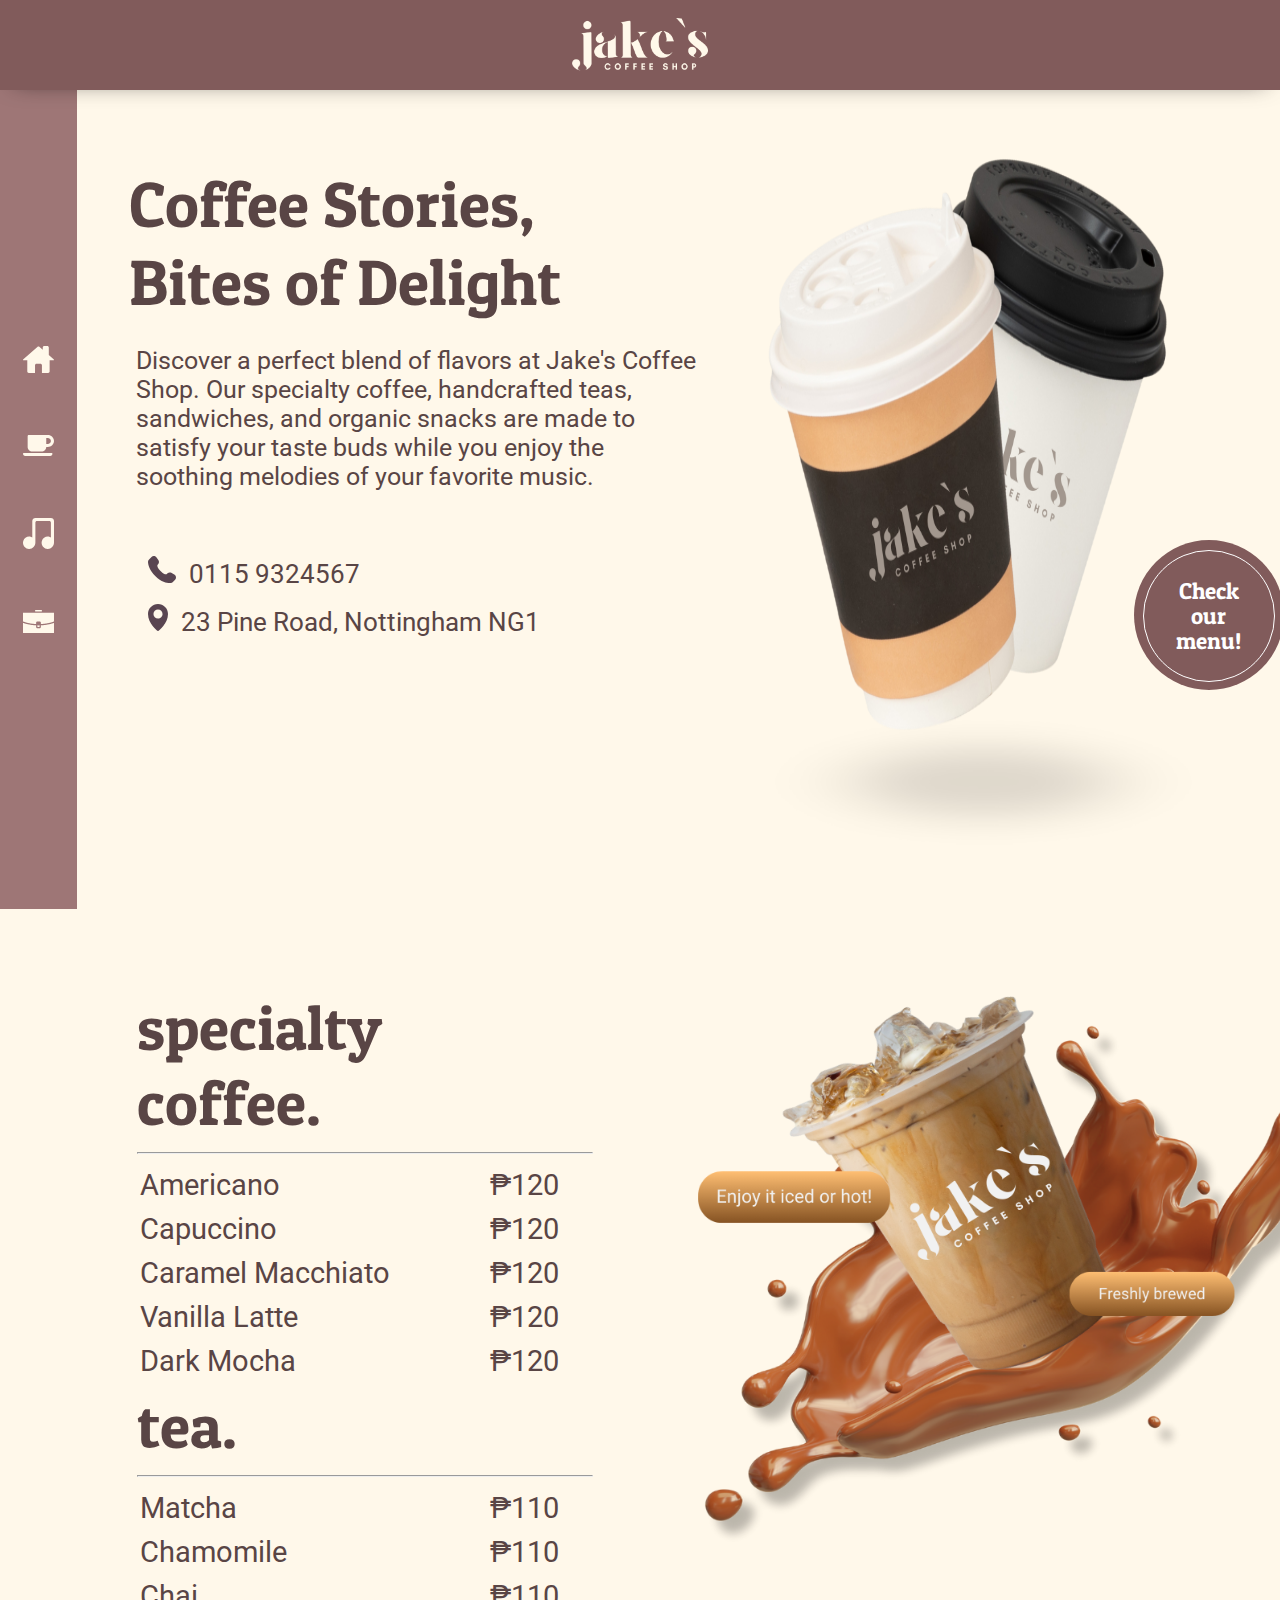
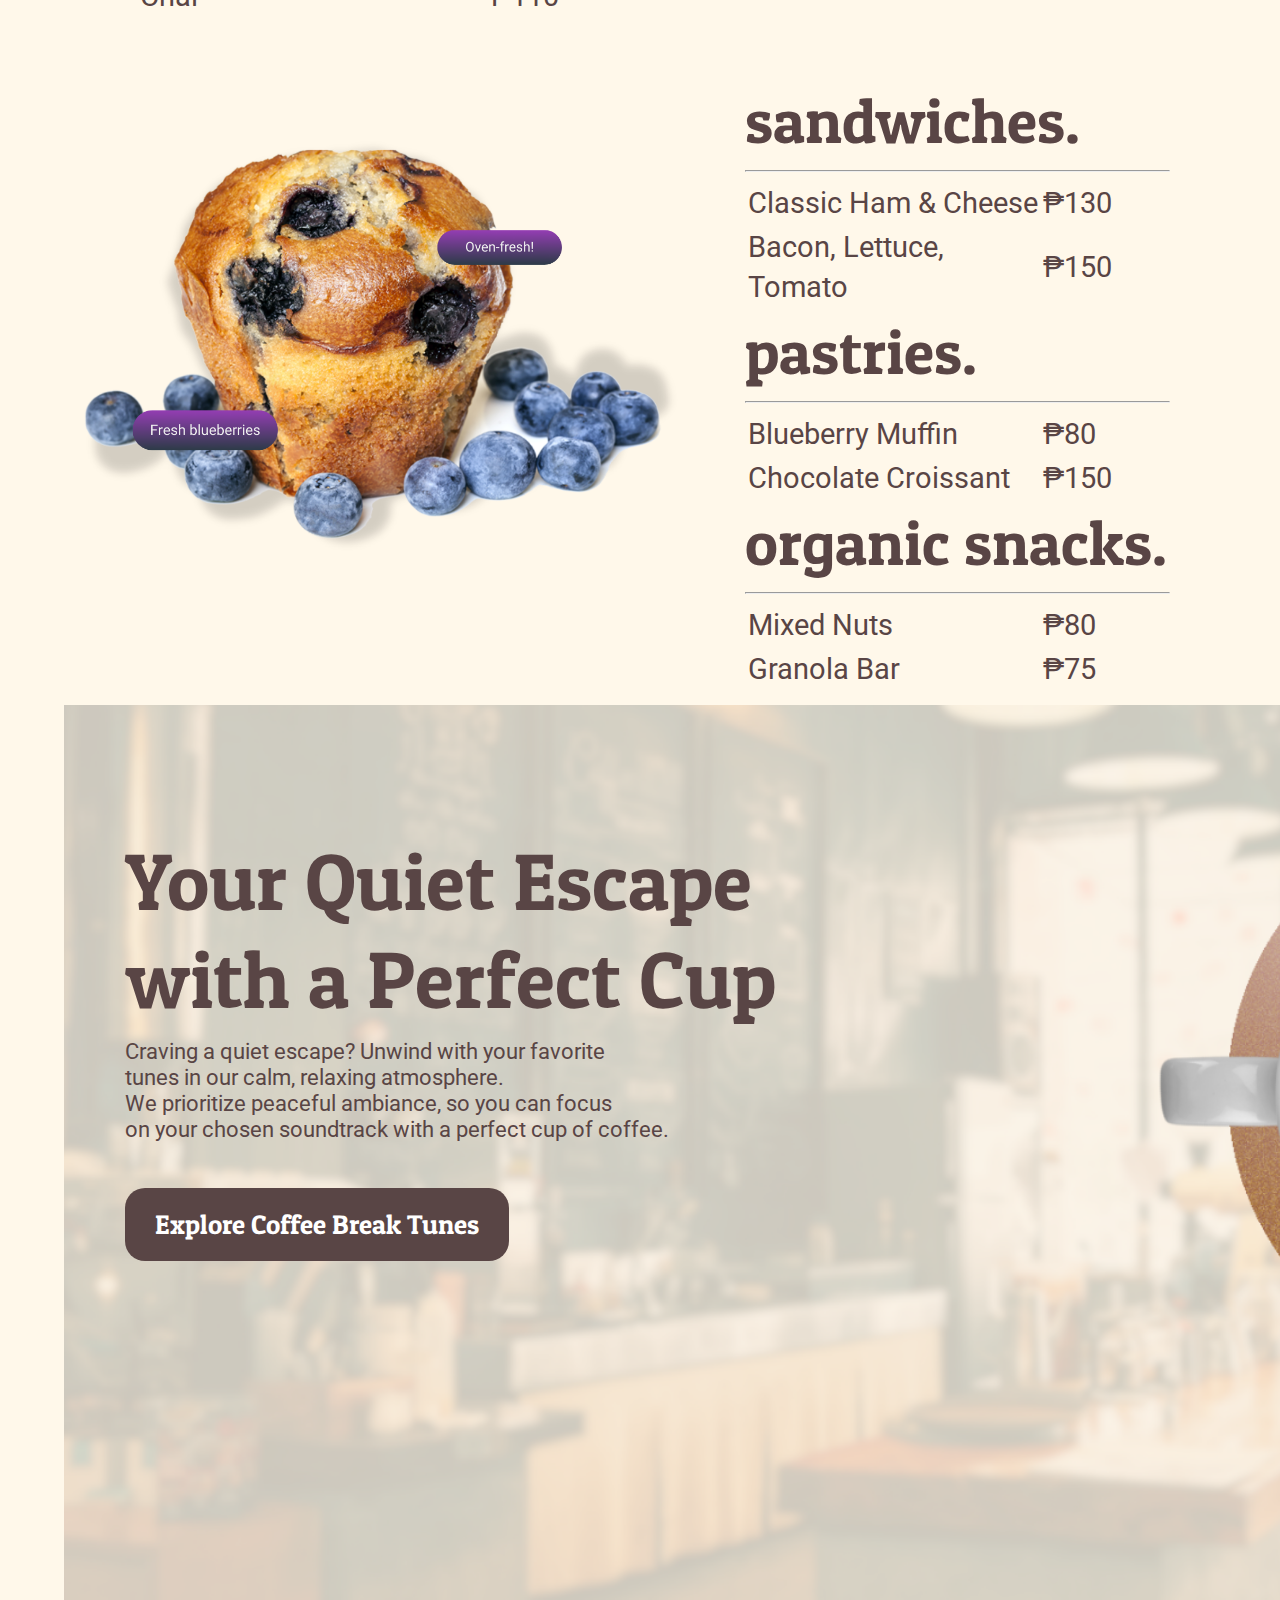
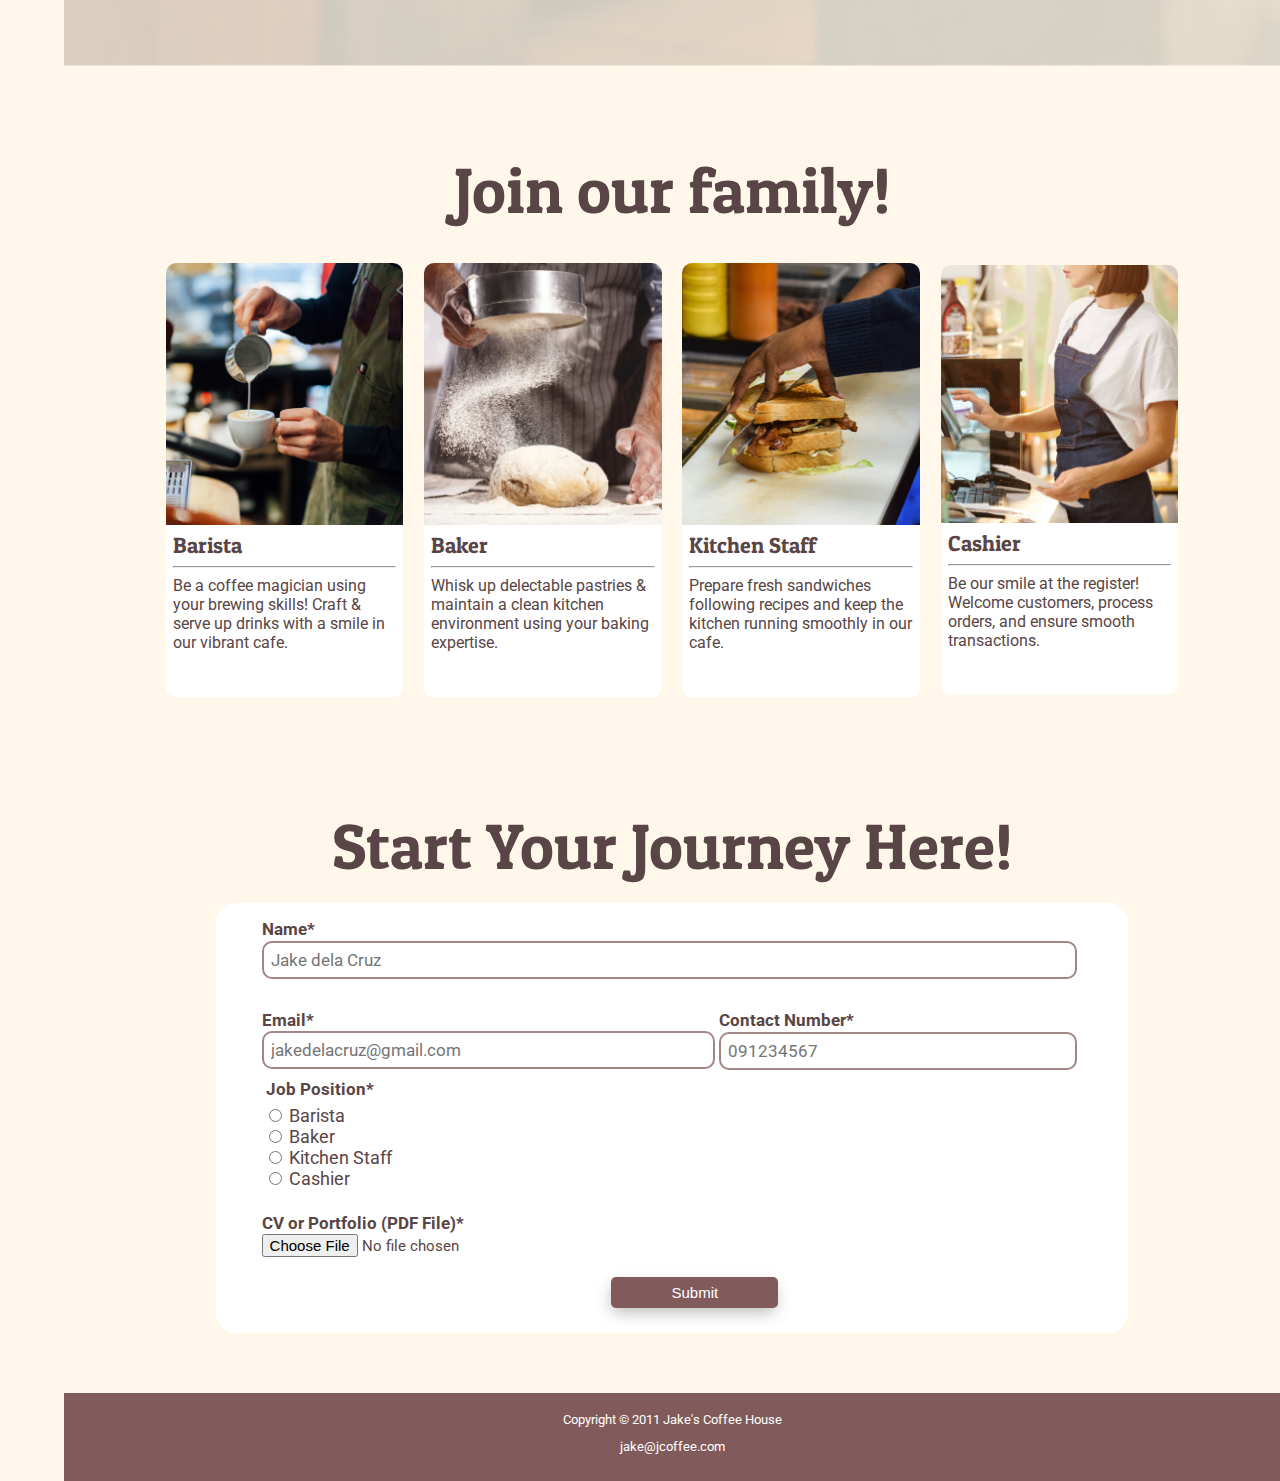
==== index.html @ db80a0e1 "init" ====
<!DOCTYPE html>
<html lang="en">
<head>
    <meta charset="UTF-8">
    <meta name="description" content="Jake's Coffee Shop">
    <meta name="keyword" content="Coffee Shop">
    <meta name="author" content="Pauline Ann P. Bautista">

    <meta name="viewport" content="width=device-width, initial-scale=1.0">
    <title>Jake's Coffee Shop</title>

    <link href="./styles.css" rel="stylesheet">

    <link rel="preconnect" href="https://fonts.googleapis.com">
    <link rel="preconnect" href="https://fonts.gstatic.com" crossorigin>
    <link href="https://fonts.googleapis.com/css2?family=Patua+One&family=Roboto:ital,wght@0,100;0,300;0,400;0,500;0,700;0,900;1,100;1,300;1,400;1,500;1,700;1,900&display=swap" rel="stylesheet">       
</head>

<body>
    <header>
        <div class="contNav">
            <ul class="listNav">
                <li class="navItem" id="menuHome"><a href="#home"><img class="iconNav" src="./assets/home.svg"><h2 class="navTexts">Home</h2></a></li>
                <li class="navItem"><a href="#menu"><img class="iconNav" src="./assets/menu.svg"><h2 class="navTexts">Menu</h2></a></li>
                <li class="navItem"><a href="#music"><img class="iconNav" id="iconMusic" src="./assets/music.svg"><h2 class="navTexts">Music</h2></a></li>
                <li class="navItem"><a href="#jobs"><img class="iconNav" src="./assets/jobs.svg"><h2 class="navTexts">Jobs</h2></a></li>
            </ul>
        </div>
    
        <div class="contHamburger">
            <span class="hamburgerBar"></span>
            <span class="hamburgerBar"></span>
            <span class="hamburgerBar"></span>
        </div>
        
        <nav class="contNavLogo">
            <img class="logo" src="./logo3.png" alt="logo">
        </nav>
    </header>

    <div class="contBodyContent">
        <div id="blankTop">
        </div>
        <div  class="contHome" id="home">
            <div class="contHomeCol1">
                <h2 class="textHeading" id="headingLanding"> Coffee Stories,<br>Bites of Delight</h2>
                
                <p class="textLandingDesc">Discover a perfect blend of flavors at Jake's Coffee Shop. Our specialty coffee, handcrafted teas, sandwiches, and organic snacks are made to satisfy your taste buds while you enjoy the soothing melodies of your favorite music.</p>

                <div class="contContact">
                    <ul id="listContact">
                        <li class="listItems"><img src="./assets/phone.svg" id="iconContact"/>0115 9324567</li>
                        <li class="listItems "><img src="./assets/address.svg" id="iconContact"/>23 Pine Road, Nottingham NG1</li>
                    </ul>
                </div>


            </div>

            <div  class="contHomeCol2">
                <img id="imgLanding" src="./assets/landing-coffee.png" alt="coffee in mug"/>
                
                <div class="buttonMenu">
                    <div class="buttonMenuOutline">
                        <a href="#menu" id="textButtonMenu">Check<br>our<br>menu!</a>
                    </div>
                </div>
            </div>

        </div>
        

        <div  class="contContentPage" id="menu">
            <div class="contMenuPage" id="contMenuDrinks">
                <div class="contMenuPageText">
                    <h2 class="textHeading headingMenu" id="headingCoffee">specialty coffee.</h2>
                    <hr class="hrCoffee">
                    <table class="tableCoffee">
                        <tr>
                            <td class="menuItem">Americano</td>
                            <td class="menuPrice">₱120</td>
                        </tr>
    
                        <tr>
                            <td class="menuItem">Capuccino</td>
                            <td class="menuPrice">₱120</td>
                        </tr>
    
                        <tr>
                            <td class="menuItem">Caramel Macchiato</td>
                            <td class="menuPrice">₱120</td>
                        </tr>
    
                        <tr>
                            <td class="menuItem">Vanilla Latte</td>
                            <td class="menuPrice">₱120</td>
                        </tr>
    
                        <tr>
                            <td class="menuItem">Dark Mocha</td>
                            <td class="menuPrice">₱120</td>
                        </tr>
    
                    </table>
    
    
                    <h2 class="textHeading headingMenu">tea.</h2>
                    <hr class="hrCoffee">
                    <table class="tableCoffee">
                        <tr>
                            <td class="menuItem">Matcha</td>
                            <td class="menuPrice">₱110</td>
                        </tr>
    
                        <tr>
                            <td class="menuItem">Chamomile</td>
                            <td class="menuPrice">₱110</td>
                        </tr>
    
                        <tr>
                            <td class="menuItem">Chai</td>
                            <td class="menuPrice">₱110</td>
                        </tr>
                    </table>
    
                </div>
            
                <div class="contMenuPageImg" id="contMenuImgCoffee">
                    <img id="imgMenu1" src="./assets/menu-coffee.png">
                </div>
            </div>


            <div class="contMenuPage">
                <div class="contMenuPageImg"  id="contMenuImgMuffin">
                    <img id="imgMenu2" src="./assets/menu-muffin2.png">
                </div>

                <div class="contMenuPageText">
                    <h2 class="textHeading headingMenu" id="headingSandwiches">sandwiches.</h2>
                    <hr>
                    <table>
                        <tr>
                            <td class="menuItem">Classic Ham & Cheese</td>
                            <td class="menuPrice">₱130</td>
                        </tr>
    
                        <tr>
                            <td class="menuItem">Bacon, Lettuce, Tomato</td>
                            <td class="menuPrice">₱150</td>
                        </tr>
                    </table>
    
                    <h2 class="textHeading headingMenu">pastries.</h2>
                    <hr>
                    <table>
                        <tr>
                            <td class="menuItem">Blueberry Muffin</td>
                            <td class="menuPrice">₱80</td>
                        </tr>
    
                        <tr>
                            <td class="menuItem">Chocolate Croissant</td>
                            <td class="menuPrice">₱150</td>
                        </tr>
                    </table>
    
                    <h2 class="textHeading headingMenu">organic snacks.</h2>
                    <hr>
                    <table>
                        <tr>
                            <td class="menuItem">Mixed Nuts</td>
                            <td class="menuPrice">₱80</td>
                        </tr>
    
                        <tr class="lastElement">
                            <td class="menuItem">Granola Bar</td>
                            <td class="menuPrice ">₱75</td>
                        </tr>
                    </table>
                </div>
                
            </div>
            

        </div>

        <div  class="contContentPage" id="music">
            <div class="contMusicContent">
                <h2 class="headingMusic">Your Quiet Escape<br>with a Perfect Cup</h2>
                <p class="bodyMusic">Craving a quiet escape? Unwind with your favorite<br>tunes in our calm, relaxing atmosphere. <br>We prioritize peaceful ambiance, so you can focus <br>on your chosen soundtrack with a perfect cup of coffee.</p>
                <a href="https://open.spotify.com/playlist/03tFFBbrsZKwkpfmYQ7cZA?si=5a21d4627d364df0" target="_blank" class="buttonPlaylist">Explore Coffee Break Tunes</a>

            </div>
        </div>

        <div  class="contContentPage" id="jobs">
            <div class="contJobsPage1">
                <p class="headingJobs" id="headingForms">Join our family!</p>
                <div class="contJobsGallery">
                    <div class="contJobsPane">
                        <img src="./assets/jobs-barista.png" class="imgJobs">
                        <div class="contTextJobs">
                            <h3 class="textJobTitle">Barista</h3>
                            <hr class="hrJobs">
                            <p class="textJobDesc">Be a coffee magician using your brewing skills! Craft & serve up drinks with a smile in our vibrant cafe.</p>    
                        </div>
                    </div>

                    
                    <div class="contJobsPane">
                        <img src="./assets/jobs-baker.png" class="imgJobs">
                        <div class="contTextJobs">
                            <h3 class="textJobTitle">Baker</h3>
                            <hr class="hrJobs">
                            <p class="textJobDesc">Whisk up delectable pastries & maintain a clean kitchen environment using your baking expertise.</p>
                        
                        </div>
                    </div>

                    
                    <div class="contJobsPane">
                        <img src="./assets/jobs-kitchen.png" class="imgJobs">
                        <div class="contTextJobs">
                            <h3 class="textJobTitle">Kitchen Staff</h3>
                            <hr class="hrJobs">
                            <p class="textJobDesc">Prepare fresh sandwiches following recipes and keep the kitchen running smoothly in our cafe.</p>
                        </div>
                    </div>

                    <div class="contJobsPane">
                        <img src="./assets/jobs-cashier.png" class="imgJobs">
                        <div class="contTextJobs">
                            <h3 class="textJobTitle">Cashier</h3>
                            <hr class="hrJobs">
                            <p class="textJobDesc">Be our smile at the register! Welcome customers, process orders, and ensure smooth transactions.</p>
                        </div>
                    </div>

                </div>


            </div>
            

            <div class="contJobsPage2">
                <p class="headingJobs" id="headingFormsPage">Start Your Journey Here!</p>

                <div class="contForms">
                    <form action="page2.html" method="get" enctype="multipart/form-data">

                        <div class="contFormFields">
                            <div class="fieldName">
                                <h2   class="formFieldHeader" id="headerName" >Name*</h2>
                                <input type="text" name="firstName" maxlength="20" class="inputText" id="inputName" placeholder="Jake dela Cruz" required>   
                            </div>

                            <div class="fieldTwoCols">
                                <div class="fieldColumn" id="fieldEmail">
                                    <h2 class="formFieldHeader">Email*</h2>
                                    <input type="email" required name="email" maxlength="70" class="inputText" id="inputEmail" placeholder="jakedelacruz@gmail.com" required>
                                </div>
                                
                                <div class="fieldColumn" id="fieldContact">
                                    <h2 class="formFieldHeader">Contact Number*</h2>
                                    <input type="tel" required name="contact" maxlength="15" class="inputText" id="inputContact" placeholder="091234567" required>
                                </div>
                            </div>

                            <fieldset>
                                <legend id="titleJob"  class="formFieldHeader">Job Position*</legend>
                                <input type="radio" id="barista" name="jobPosition" value="barista" required>
                                <label for="barista"  class="jobPositionTitle">Barista</label><br>
                                <input type="radio" id="baker" name="jobPosition" value="baker" required>
                                <label for="baker"  class="jobPositionTitle" >Baker</label><br>
                                <input type="radio" id="kitchenStaff" name="jobPosition" value="kitchenStaff" required>
                                <label for="kitchenStaff"  class="jobPositionTitle">Kitchen Staff</label><br>
                                <input type="radio" id="cashier" name="jobPosition" value="cashier" required>
                                <label for="cashier"  class="jobPositionTitle">Cashier</label>
                                </fieldset>

                            <div class="contFieldText fieldOne">
                                <h2  class="formFieldHeader">CV or Portfolio (PDF File)*</h2>
                                <input type="file" required name="portfolio" accept=".pdf">
                            </div>

                            <div class="contSubmit">
                                <input type="submit" id="submitButton" value="Submit" name="submit">
                            </div>
                        

                        </div>                  
                    </form>
                </div>
            </div>

        </div>
    
    <footer class="contFooter">
        <p id="textFooter">Copyright © 2011 Jake's Coffee House<br>jake@jcoffee.com</p>

    </footer>


</body>
<script src="./script.js"></script>
</html>
---- styles.css ----
h1, p, li, a, fieldset {
    font-family: Roboto, sans-serif;
    color: #594545;
}

#blankTop {
    height: 10vh;
}
      
.listNav {
    list-style: none;
    padding: 0;
    margin: 0;
}

.navItem a {
    color: white;
    text-decoration: none;
    display: flex;
    align-items: center;
    justify-content: center;
}

.selectedMenuButton {
    filter:opacity(50%);
}

.unselectedMenuButton {
    filter:opacity(100%);
}

body {
    background-color: #FFF8EA;
    margin: 0;
}

.contHome {
    display: flex;
    flex-direction: row;
    overflow: hidden;
}

.contContact {
    display: flex;
    flex-direction: row;
}

.textLandingDetails {
    font-family: Patua One, serif;
}

#contLandingContact{
    background-color: #594545;
    border-radius: 20px;
}

#contLandingAddress {
    border-radius: 20px;
    border: solid 2px #594545;
}

.textHeading {
    font-family: Patua One, serif;
    font-weight: 400;
    color:#594545;
}

ul {
    list-style: none;
}

.contMenuPage {
    display: flex;
    flex-direction: row;
    margin-top: 1%;
    padding-bottom: 0;
}

.contMenuPageImg {
    margin-top: 0;
    margin-bottom: 0;
    padding-bottom: 0;
    overflow: hidden;
}

.hrMenuHeading {
    border: solid 1px #594545;
}

.buttonPlaylist:hover{
    background-color: #815B5B;
}

.contJobsPage1 {
    display: flex;
    flex-direction: column;
    margin: auto;
    flex-wrap: wrap;
}

.contJobsGallery {
    display: flex;
    flex-direction: row;
    width: 85%;
    margin: auto;
    flex-wrap: wrap;
    margin-top: 2%;
    margin-bottom: 2%;
}

.contJobsPane:hover {
    background-color: #815B5B; 
  }

.imgJobs {
    width: 100%;
}



.contJobsPane:hover .imgJobs {
    transform: scale(1.2);
    transition: transform 0.3s ease-in-out;
}

.textJobDesc {
    margin-top: 0px;
}

.contFormFields {
    margin-left: 5%;
    margin-top: 2%;
}

fieldset {
    width: 80%;
    border: 0;
    margin-top: 0px;
    padding-left: 0;
}
    
#headingFormsPage {
    margin-top: 7%;
}
    
#submitButton:hover {
    background-color: #9E7676;
}

#titleJob {
    font-weight: 700;
}
  
.contSubmit {
    width: 100%;
    display: flex;
    justify-content: center;
}

.hamburgerBar{
    display: block;
    width: 7vw;
    height: 1vw;
    margin: 1vh auto;
    background-color: white;
}


/* --------------------------------------------------------------------------------------------------------------------------------------------------- */
/* Extra small devices (phones, 600px and down) */
@media only screen and (max-width: 768px) {
    body, .contBodyContent {
        width: 100vw;
        display: flex;
        flex-direction: column;
    }

    header{
        background-color: #815B5B;
        height: 10%;
        display: flex;
        align-items: center;  
        position: fixed;
        width: 100%;
        box-shadow: 0px 5px 25px -15px rgba(0,0,0,0.75);
        z-index: 1;
        top: 0;
    } 


    .contNavLogo {
        width: 60vw;
        display: flex;
        justify-content: center;
        align-items: center;
    }

    .logo {
        height: 10vw;
        width: auto;
        margin: auto;
    }

    .contHamburger{
        display: block;
        width: 20vw;
    }

    .contHamburger.active .hamburgerBar:nth-child(2){
        opacity: 0;
    }

    .contHamburger.active .hamburgerBar:nth-child(1){
        transform: translateY(10px) rotate(45deg);
    }

    .contHamburger.active .hamburgerBar:nth-child(3){
        transform: translateY(-12px) rotate(-45deg);
    }

    .contNav {
        position: fixed;
        left: -100%;
        top: 0;
        flex-direction: column;
        background-color: #9E7676;
        width: 50vw; 
        display: flex;
        justify-content: center;
        align-items: center;
        height: 100vh;
        transition: 0.3s;
    }

    .iconNav {
        width: 10vw;
        margin-top: 10vw;
        height: auto;
        padding-left: 6vw;
    }

    .contNav.active{
        position: fixed;
        left: 0;
        top: 0;
        flex-direction: column;
        background-color: #9E7676;
        width: 50vw; 
        display: flex;
        justify-content: flex-start;
        align-items: flex-start;
        height: 100vh;
        transition: 0.3s;
        z-index: 0;
    } 

    #menuHome {
        margin-top: 15vw;
    }

    .iconNav:hover {
        filter: opacity(50%);
    }

    .listNav {
        width: 50vw; 
        height: 10vw;
    }

    
    .navItem a {
        height: 13vh;
        display: flex;
        justify-content: flex-start;
    }

    .navTexts{
        display: flex;
        margin-top: 15vw;
        margin-left: 3vw;
        font-family: 'Roboto', sans-serif;
        font-weight: 400;
        font-size: 6vw;
    }

    #iconMusic {
        width: 10vw;
        margin-top: 10vw;
        height: 8vw;
    }

    .contHome {
        width: 90vw;
        margin: auto;
        display: flex;
        align-items: flex-start;
        flex-direction: column;
        overflow: hidden;
    }

    .contHomeCol1, .contHomeCol2 {
        width: 90vw;
    }

    .contHomeCol2 {
        order: -1;
        height: auto;
        overflow: hidden;
        display: flex;
        margin-top: -3vh;
        justify-content: center;
        padding-top: 10%;
    }

    .contHomeCol1 {
        margin: auto;
        margin-top: -3vh;
    }

    #imgLanding {
        width: 70vw;
        padding-left: 2%;
        margin-top: 7vh;
    }

    .contContentPage {
        overflow: hidden;
        padding-top: 5%;
    }

    .contFooter {
        width: 100%;
        display: flex;
        justify-content: center;
        height: auto;
        padding-bottom: 1%;
        background-color: #815B5B;
        text-align: center;
        bottom: 0;
        margin-bottom: 0;
    }

    #headingLanding {
        padding: 0;
        margin-bottom: 0;
        font-size: 11vw;
        text-align: center;
        margin-top: 0%;
    }

    .textLandingDesc {
        font-size: 5vw;
        text-align: center;
        width: 80vw;
        margin: auto;
        margin-top: 3vh;
    }

    .contContact {
        margin: auto;
        margin-top: 5vh;
        width: 90vw;
        height: fit-content;
    }

    .contContact ul li {
        margin: auto;
    }

    .listContact, .listItems {
        text-align: center;
        align-items: center;
        justify-content: center;
        margin-right: 5vw;
    }

    #iconContact {
        margin-right: 1vw;
        width: 3.5vw;
        height: 3.5vw;
    }

    .buttonMenu {
        position: absolute; 
        top: 60vw; 
        right: 20vw;
        background-color: #815B5B;
        width: 20vw; 
        height: 20vw; 
        border-radius: 50%;
        overflow: hidden;
    }

    #textButtonMenu {
        color: #FFFFFF;
        text-decoration: none;
        font-size: 3vw;
        font-family: 'Patua One', serif;
    }

    .buttonMenuOutline {
        width: 87%; 
        height: 87%; 
        border-radius: 50%;
        border: 1px #FFFFFF solid;
        margin: auto;
        margin-top: 6%;
        text-align: center;
        display: flex;
        align-items: center;
        justify-content: center;
    }

    .listItems {
        font-family: 'Roboto', sans-serif;
        font-size: 4vw;
        font-weight: 500;
        margin-top: 2vh;
    }

    .contMenuPage {
        width: 90vw;
        margin: auto;
        display: flex;
        flex-direction: column;
        overflow: hidden;
    }

    .contMenuPageImg {
        order: -1; 
        margin: auto;
        display: flex;
        justify-content: center;
        align-items: center;
    }

    .contMenuPageText {
        width: 80vw;
        margin: auto;
        margin-top: 2vh;
    }

    #headingCoffee {
        margin-top: -2%;
    }

    #imgMenu1 {
        width: 80vw;
        margin: auto;
        margin-left: 5vw;
        margin-top: 7vh;
    }

    #imgMenu2 {
        width: 90vw;
    }

    .headingMenu {
        font-size: 8vw;
        margin-bottom: 2vw;
        width: 90vw;
    }

    table {
        font-family: 'Roboto', sans-serif;
        color: #594545;
        font-size: 5vw;
        margin-top: 0;
        width:  80vw;
        line-height: 5vh;
    }

    #headingSandwiches {
        margin-top: -2%;
    }

    .tableCoffee {
        width: 80vw;
    }

    .hrCoffee {
        width: 80vw;
    }

    .menuItem {
        margin-top: 2vh;
        width: 50vw;
    }

    .menuPrice {
        width: 20%;
    }

    .lastElement {
        margin-bottom: 10vh;
    }

    #music {
        width: 100vw;
        height: 100vh;
        background-image: url("assets/music-bg-portrait.png");
        background-size: cover;
        margin-top: 10vh;
    }

    .contMusicContent {
        width: 85vw;
        margin: auto;
        display: flex;
        flex-direction: column;
    }

    .headingMusic {
        margin-bottom: 2vh;
        font-size: 10vw;
        font-family: 'Patua One', serif;
        color: #594545;
        font-weight: 300;
        margin-top: 2vh;
    }

    .bodyMusic {
        margin-top: -4%;
        font-size: 6.5vw;
        width: 80vw;
    }

    .buttonPlaylist {
        background-color: #594545;
        color: white;
        padding: 3vw 5vw;
        border: none;
        border-radius: 15px;
        font-family: 'Patua One', serif;
        cursor: pointer; 
        text-decoration: none;
        display: inline-block; 
        font-size: 4vw;
        font-weight: 200;
        align-self: flex-start;
        margin-bottom: 10vh;
    }

    .headingJobs {
        margin-bottom: 2vh;
        font-size: 9.5vw;
        font-family: 'Patua One', serif;
        color: #594545;
        font-weight: 300;
        text-align: center;
    }

    .contTextJobs {
        padding-left: 5%;
        padding-right: 5%;
    }

    .contJobsPane {
        width: 40vw;
        height: 100vw;
        display: flex;
        flex-direction: column;
        justify-content: flex-start;
        align-content: flex-start;
        margin: auto;
        background-color: #FFFFFF;
        border-radius: 10px;
        overflow: hidden;
        flex-grow: 0;
        margin-top: 5%;
        font-size: 4vw;
    }

    .contJobsPane:hover .textJobTitle,
    .contJobsPane:hover .textJobDesc {
        color: #FFFFFF; 
        font-size: 4vw;
    }

    .contJobsPane:hover {
        background-color: #815B5B; 

    }

    .contJobsPane:hover .textJobTitle {
        margin-top: 3.4vh;
        font-size: 5.8vw;
    }

    .textJobTitle {
        font-family: 'Patua One', serif;
        font-weight: 300;
        color: #594545;
        font-size: 6vw;
        margin-bottom: 1px;
        margin-top: 2vh;
    }

    .contForms {
        width: 80vw;
        background-color: #FFFFFF;
        border-radius: 20px;
        margin: auto;
        margin-bottom: 5vh;
        font-family: 'Roboto', sans-serif;
        color: #594545;
        padding-bottom: 2%;
    }

    #headingFormsPage {
        margin-bottom: 3vh;
        font-size: 10vw;
    }

    .fieldTwoCols {
        display: flex;
        flex-direction: column;
    }

    #inputName, #inputEmail, #inputContact {
        border-radius: 5px;
        height: 2vh;
        font-family: 'Roboto', sans-serif;
        font-size: 4vw;
        padding: 2%;
        margin: 2%;
        margin-top: 1px;
        width: 85%;
    }

    #titleJob {
        padding-top: 1vh;
    }

    .jobPositionTitle {
        font-size: 4vw;
    }

    #headerName {
        padding-top: 16px;
    }

    input {
        border: solid 2px hsl(0, 13%, 58%);
    }

    input:hover {
        border: solid 2px #594545;
    }

    input[type="file"] {
        border: 0;
        font-size: 3.5vw;
        font-family: 'Roboto';
    }

    #submitButton {
        background-color: #815B5B;
        color: #FFFFFF;
        font-family: 'Rubik', sans-serif;
        font-size: 4vw;
        border: 0;
        border-radius: 5px;
        margin-top: 5vh;
        box-shadow: -1px 6px 16px -2px;
        margin-bottom: 5vh;
        padding: 2vw 15vw;
    }

    .formFieldHeader {
        font-size: 4.5vw;
        margin-bottom: 1vh;
    }

    #textFooter {
        color: #FFFFFF;
        font-family: 'Roboto', sans-serif;
        text-align: center;
        line-height: 3vh;
        font-size: 3vw;
    }
}


/* --------------------------------------------------------------------------------------------------------------------------------------------------- */

/* Small devices (portrait tablets and large phones, 600px and up) */
@media only screen and (min-width: 600px) {

}

/* Medium devices (landscape tablets, 768px and up) */
@media only screen and (min-width: 768px) {

}

/* Large devices (laptops/desktops, 992px and up) */
@media only screen and (min-width: 992px) {

}

/* Extra large devices (large laptops and desktops, 1200px and up) */
@media only screen and (min-width: 1200px) {
    .hambuger {
        display: none;
    }

    .navTexts {
        display: none;
    }

    .contBodyContent {
        padding-left: 5%;
    }
    
    .contHome {
        width: 92vw;
        height: 90vh;
        margin-top: -5vw;
    }

    body {
        margin-top: 0px;
        padding-top: 0px;
    }

    .contNavLogo{
        background-color: #815B5B;
        height: 10%;
        display: flex;
        flex-direction: column;
        align-items: center;  
        justify-content: space-between; 
        position: fixed;
        width: 100%;
        box-shadow: 0px 5px 25px -15px rgba(0,0,0,0.75);
        z-index: 1;
        top: 0;
    } 
    
    .logo{
        padding-top: 2vh;
        height: 60%;
        width: auto;
    }
    
    .contNav {
        background-color: #9E7676;
        width: 6%; 
        display: flex;
        flex-direction: column;
        justify-content: center;
        align-items: center;
        height: 100%;
        position: fixed;
    }

    .iconNav {
        width: 40%;
        margin-top: 80%;
        height: 100%;
    }
    
    .iconNav:hover {
        width: 40%;
        margin-top: 80%;
        height: 100%;
        filter:opacity(50%);
    }
    
    .contContentPage {
        overflow: hidden;
        padding-top: 5%;
    }


    .contHomeCol1 {
        display: flex;
        flex-direction: column;
        width: 50%;
        margin-left: 4%;
        margin-top: 1%;
    }
    
    .contHomeCol2 {
        display: flex;
        flex-direction: column;
        height: auto;
        overflow: hidden;
        padding-left: 5%;
        width: 40%;
    }
    
    #imgLanding {
        height: 85%;
        width: 90%;
        padding-top: 12%;
        padding-left: 2%;
    }
    
    #textFooter {
        color: #FFFFFF;
        font-family: Roboto, sans-serif;
        text-align: center;
        line-height: 25px;
    }
    
    .contFooter {
        width: 100%;
        display: flex;
        justify-content: center;
        height: 10%;
        padding-bottom: 8px;
        background-color: #815B5B;
        height: 15%;
        text-align: center;
        bottom: 0;
        margin-bottom: 0;
    }
    
    #headingLanding {
        margin-left: 3%;
        padding: 0;
        margin-bottom: 0;
        font-size: 5vw;
    }
    
    .textLandingDesc {
        font-size: 25px;
        margin-left: 25px;
    }
    
    #listLanding {
        padding: 0;
        margin-top: 0;
        margin-left: 6%;
        margin-bottom: 6%;
    }
    
    #iconContact {
        margin-right: 2%;
        height: 27px;
    }
    
    #listContact {
        font-size: 13px;
        margin: 0;
        margin-top: 1vw;
        padding-left: 25px;
    }
    
    .contContact {
        width: 100%;
        margin: 2%;
    }
    
    #textContact {
        color: #FFFFFF;
        font-size: 30px;
        margin-top: 15px;
    }
    
    #textAddress {
        color: #594545;
        margin-top: 10px;
        font-size: 20px;
    }

    
    .buttonMenu {
        position: absolute; 
        top: 60%; 
        transform: translateX(250%);
        background-color: #815B5B;
        width: 150px; 
        height: 150px; 
        border-radius: 50%;
        overflow: hidden;
        text-align: center;
        justify-content: center;
        align-items: center;
    }
    
    #textButtonMenu {
        color: #FFFFFF;
        text-decoration: none;
        font-size: 23px;
        font-family: Patua one, serif;
        margin-top: 0;
        line-height: 25px;
    }
    
    #textButtonMenu:hover {
        filter:opacity(50%);
        font-size: 26px;
    }
    
    .buttonMenuOutline {
        width: 130px; 
        height: 130px; 
        border-radius: 50%;
        border: 1px #FFFFFF solid;
        margin: auto;
        margin-top: 10px;
        text-align: center;
        display: flex;
        align-items: center;
        justify-content: center;
    }
    
    .listItems {
        font-family: Roboto, sans-serif;
        font-size: 2em;
        margin-top: 15px;
        width: 50vw;
    }
    
    .contMenuPage{
        width: 100%;
        margin-top: 0;
        margin-left: 12px;
        display: flex;
        flex-direction: row;
        height: 100%;
    }
    
    .contMenuPageText {
        width: 35%;
        margin-left: 5%;
    }
    
    #contMenuImgCoffee {
        width: 55%;
        padding-left: 15%;
        padding-top: 2%;
    }
    
    #contMenuImgMuffin {
        width: 45%;
        padding-top: 4%;
        padding-right: 5%;
        padding-bottom: 150px;
    }
    
    
    #imgMenu2 {
        width: 110%;
    }
    
    #imgMenu1 {
        height: 80%;
        margin-bottom: 0;
    }
    
    .headingMenu {
        font-size: 62px;
        margin-bottom: 12px;
        margin-top: 1%;
    }
    
    
    table {
        font-family: Roboto, sans-serif;
        color:#594545;
        font-size: 29px;
        margin-top: 0;
        width:  90%;
        line-height: 2.5rem;
    }
    
    #headingCoffee {
        margin-top: 5%;
    }
    .tableCoffee {
        width: 120%;
    }
    
    .hrCoffee {
        width: 120%;
    }
    
    
    .menuItem {
        width: 70%;
    }
    
    .menuPrice {
        width: 20%;
    }
    
    #music {
        height: 100vh;
        background-image: url("assets/music-bg.png");
        background-size: cover;
    }

    .contMusicContent {
        height: 100%;
    }
    
    .contMusicContent {
        margin-left: 5%;
    }
    
    .headingMusic {
        margin-bottom: 10px;
        font-size: 5em;
        font-family: Patua One, serif;
        color: #594545;
        font-weight: 300;
    }
    
    .bodyMusic {
        margin-top: 0;
        font-size: 1.4rem;
    }
    
    
    .buttonPlaylist {
        background-color: #594545;
        color: white;
        padding: 20px 30px;
        border: none;
        border-radius: 20px;
        font-family:  Patua One, serif;
        cursor: pointer; 
        text-decoration: none;
        display: inline-block; 
        font-size: 27px;
        font-weight: 200;
        margin-top: 2%;
    }

    .headingJobs {
        margin-bottom: 10px;
        font-size: 4em;
        font-family: Patua One, serif;
        color: #594545;
        font-weight: 300;
        text-align: center;
        margin-top: 2%;
    }
    
    .contJobsPane {
        width: 23%;
        display: flex;
        flex-direction: column;
        justify-content: flex-start;
        align-content: flex-start;
        margin: auto;
        background-color: #FFFFFF;
        border-radius: 10px;
        overflow: hidden;
        flex-grow: 0;
    }

    .textJobDesc {
        font-size: 6vw;
        margin-bottom: 5vh;
    }
    
    .contJobsPane:hover .textJobTitle,
    .contJobsPane:hover .textJobDesc {
      color: #FFFFFF; 
      font-size: 18px;
    }
    
    .contJobsPane:hover .textJobTitle {
        font-size: 25px;
        margin-top: 13%;
    }
    
    .textJobTitle {
        font-family: Patua One, serif;
        font-weight: 300;
        color:#594545;
        font-size: 22px;
        margin-bottom: 1px;
        margin-top: 7px;
    }
    
    .contTextJobs {
        padding-left: 3%;
        padding-right: 3%;
    }
    
    .textApplication {
        text-align: center;
        margin-top: 5px;
        margin-bottom: 5%;
    }
    
    .contForms{
        width: 75%;
        background-color: #FFFFFF;
        border-radius: 20px;
        margin: auto;
        margin-bottom: 5%;
        font-family: Roboto, sans-serif;
        color: #594545;
        padding-bottom: 2%;
    }
    
    #headingFormsPage {
        margin-bottom: 5px;
    }
    
    .inputText {
        border-radius: 10px;
        height: 20px;
        font-family: Roboto, sans-serif;
        font-size: 17px;
        padding: 7px;
        margin: 2%;
        margin-top: 1px;
    }
    
    #headerName {
        padding-top: 16px;
    }
    
    
    .jobPositionTitle {
        font-size: 18px;
    }
    
    .textJobDesc {
        font-size: 1rem;
    }
    
    .fieldName {
        padding-bottom: 0;
        margin-bottom: 0;
        width: 100%;
    }

    #inputName {
    width: 92%;
    margin-left: 0;
    }

    .fieldTwoCols {
    display: flex;
    flex-direction: row;
    width: 100%;

    }

    #fieldEmail {
    width: 65%;
    }


    #inputEmail {
    width: 95%;
    margin: 0;
    }

    #fieldContact {
    width: 58%;
    }

    #inputContact {
    width: 83%;
    margin-left: 0;
    }

    
    input {
        border: solid 2px hsl(0, 13%, 58%);
    }
    
    input:hover {
        border: solid 2px #594545;
    }
    
    input[type="file"] {
        border: 0;
        font-size: 15px;
        font-family: Roboto;
    }
    
    #submitButton {
        background-color: #815B5B;
        color: #FFFFFF;
        font-family: Rubik, sans-serif;
        font-size: 15px;
        border: 0;
        border-radius: 5px;
        padding: 7px  60px;
        margin-top: 20px;
        box-shadow: -1px 6px 16px -2px rgba(0,0,0,0.28);
    }

    .formFieldHeader {
        font-size: 17px;
        margin-bottom: 1px;
    }

    #textFooter {
        color: #FFFFFF;
        font-family: Roboto, sans-serif;
        text-align: center;
        line-height: 3vh;
        font-size: 0.8rem;
    }
    
}
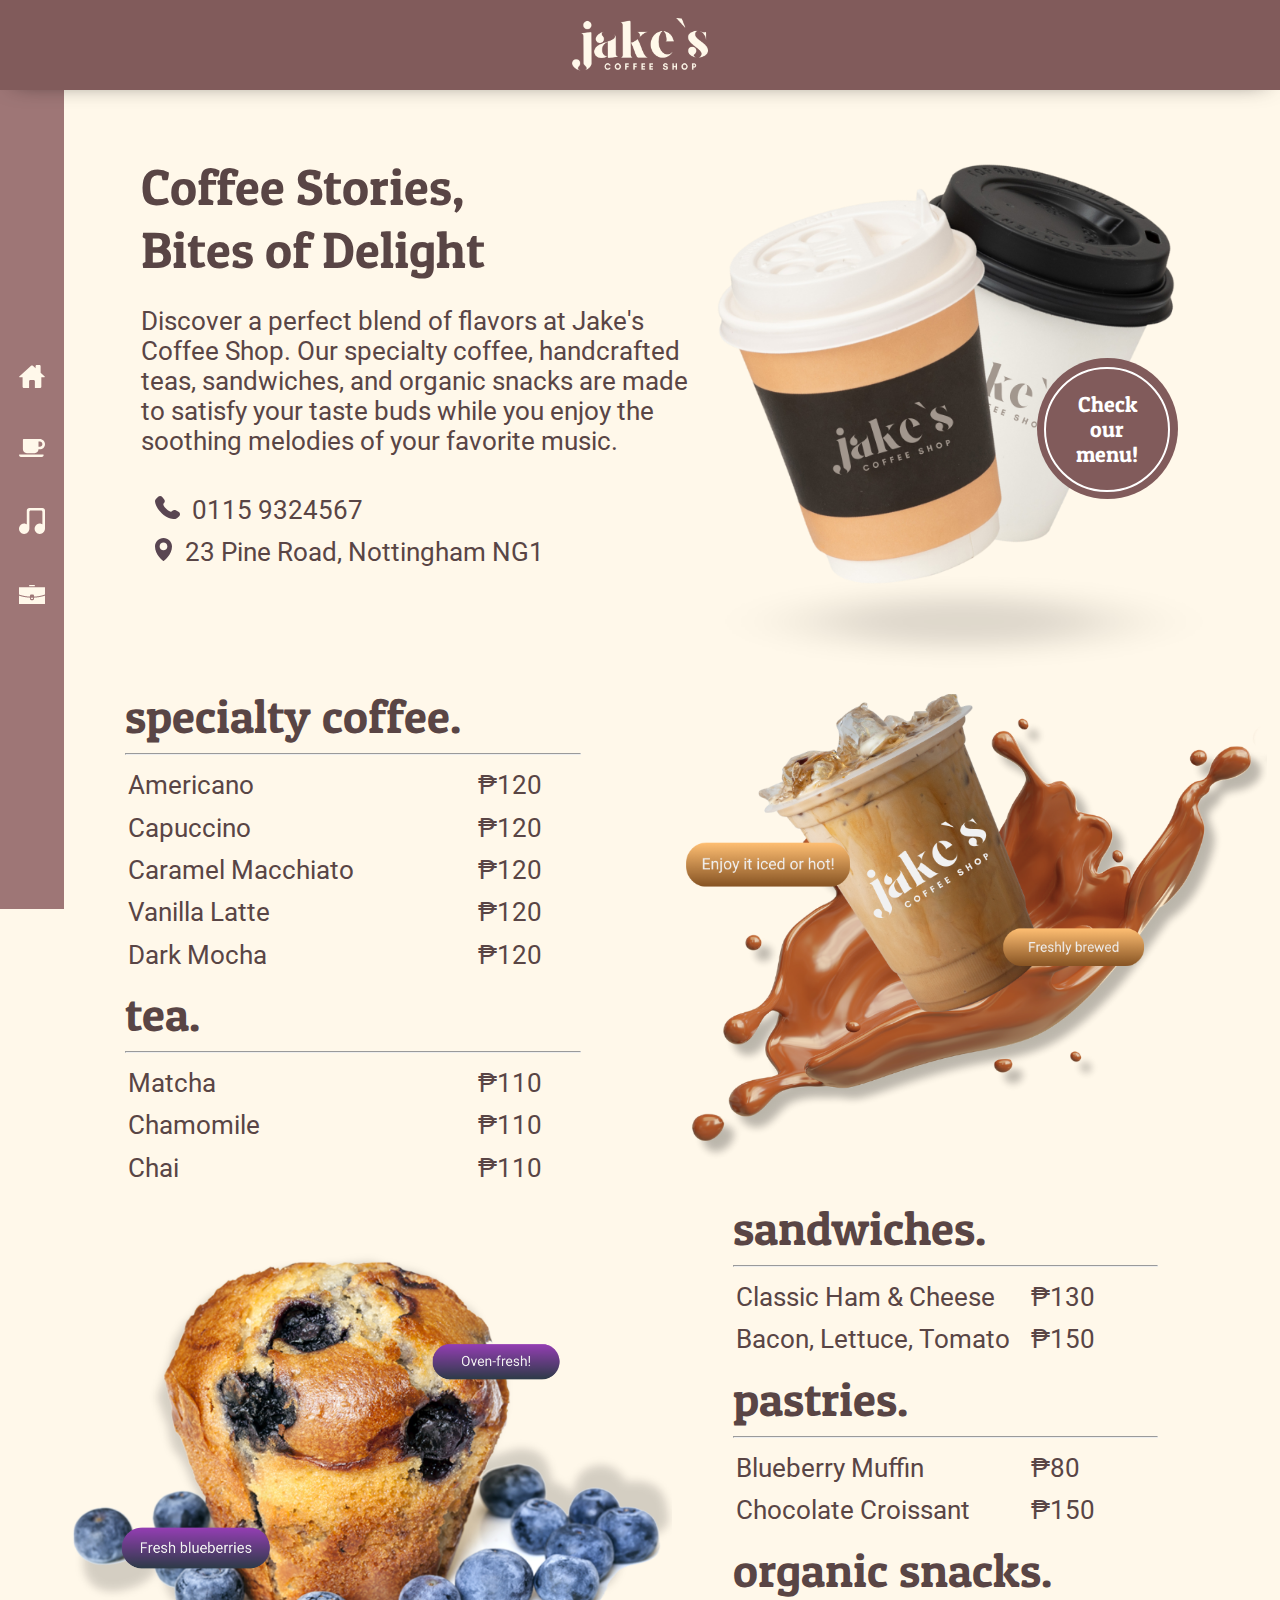
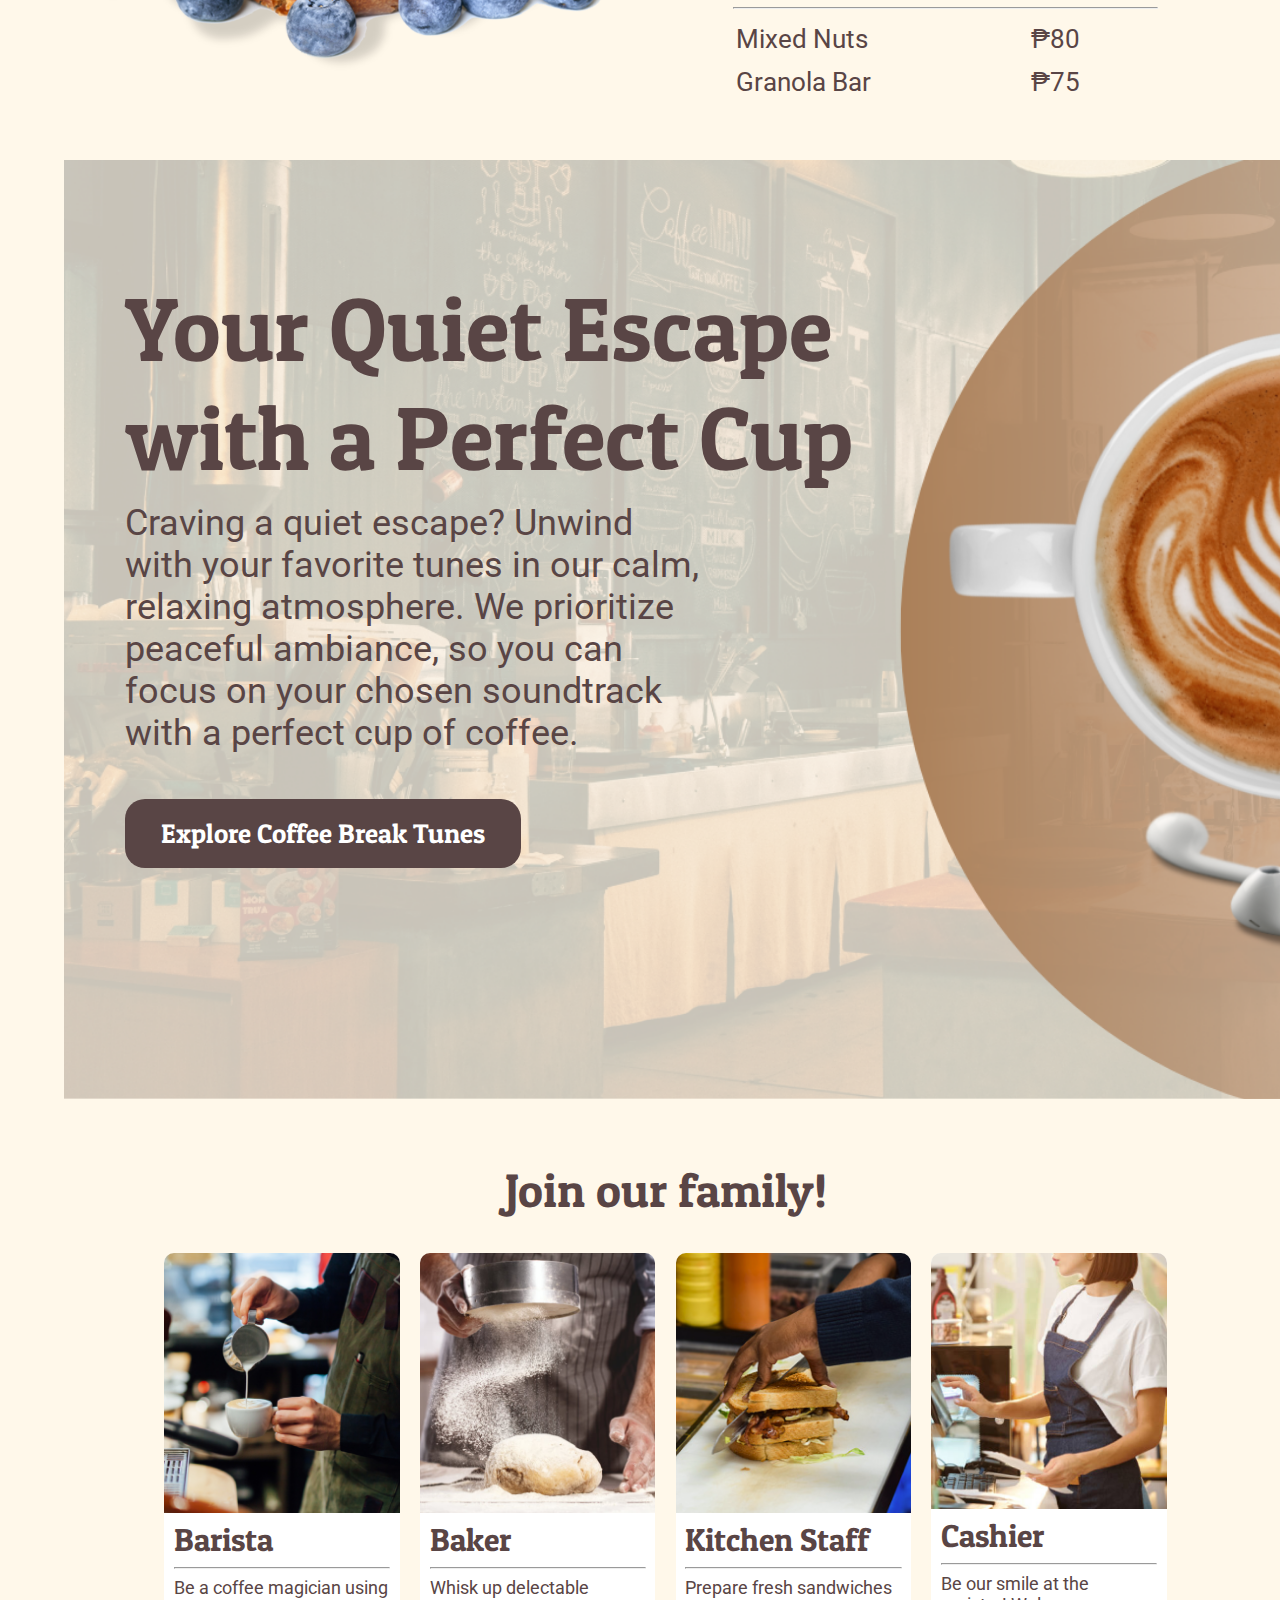
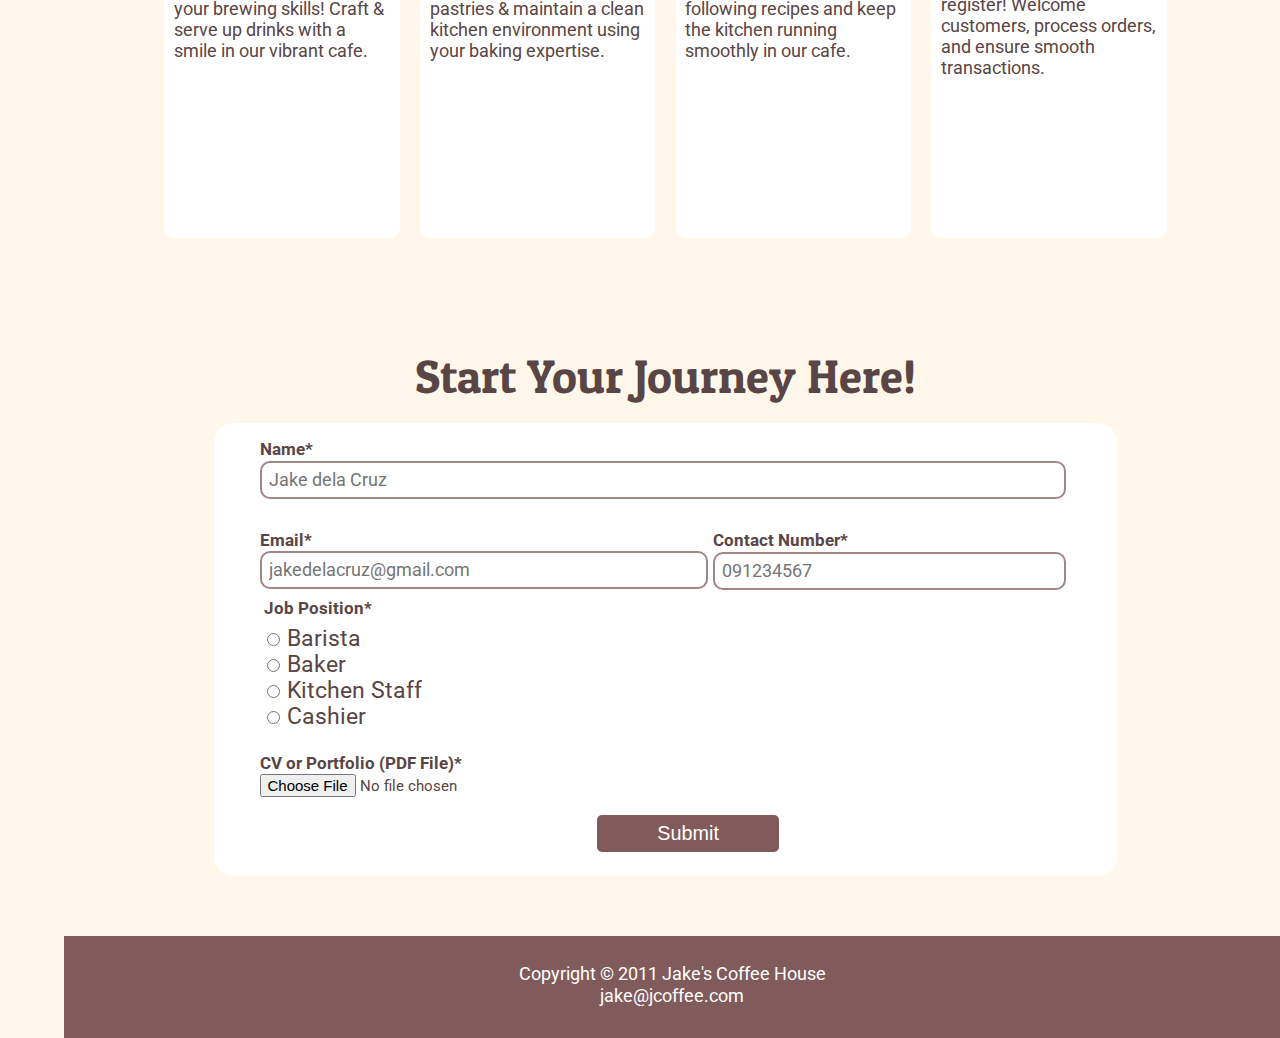
==== commit c3e09db4: "modified measurements for landscape devices" ====
--- a/index.html
+++ b/index.html
@@ -188,7 +188,7 @@
         <div  class="contContentPage" id="music">
             <div class="contMusicContent">
                 <h2 class="headingMusic">Your Quiet Escape<br>with a Perfect Cup</h2>
-                <p class="bodyMusic">Craving a quiet escape? Unwind with your favorite<br>tunes in our calm, relaxing atmosphere. <br>We prioritize peaceful ambiance, so you can focus <br>on your chosen soundtrack with a perfect cup of coffee.</p>
+                <p class="bodyMusic">Craving a quiet escape? Unwind with your favorite tunes in our calm, relaxing atmosphere. We prioritize peaceful ambiance, so you can focus on your chosen soundtrack with a perfect cup of coffee.</p>
                 <a href="https://open.spotify.com/playlist/03tFFBbrsZKwkpfmYQ7cZA?si=5a21d4627d364df0" target="_blank" class="buttonPlaylist">Explore Coffee Break Tunes</a>
 
             </div>
--- a/styles.css
+++ b/styles.css
@@ -1,6 +1,10 @@
 h1, p, li, a, fieldset {
     font-family: Roboto, sans-serif;
     color: #594545;
+}
+
+a {
+    transition: all 0.5s ease;
 }
 
 #blankTop {
@@ -166,13 +170,13 @@
 }
 
 
-/* --------------------------------------------------------------------------------------------------------------------------------------------------- */
-/* Extra small devices (phones, 600px and down) */
-@media only screen and (max-width: 768px) {
+/* Portrait (Small Devices, Phones) */
+@media only screen and (max-width: 992px) {
     body, .contBodyContent {
         width: 100vw;
         display: flex;
         flex-direction: column;
+        background-color: #FFF8EA;
     }
 
     header{
@@ -185,11 +189,12 @@
         box-shadow: 0px 5px 25px -15px rgba(0,0,0,0.75);
         z-index: 1;
         top: 0;
+        height: 15vw;
     } 
-
 
     .contNavLogo {
         width: 60vw;
+        height: 15vw;
         display: flex;
         justify-content: center;
         align-items: center;
@@ -361,6 +366,11 @@
         margin-top: 5vh;
         width: 90vw;
         height: fit-content;
+        justify-content: center;
+    }
+
+    ul {
+        padding-left: 0px;
     }
 
     .contContact ul li {
@@ -497,7 +507,7 @@
 
     #music {
         width: 100vw;
-        height: 100vh;
+        height: 90vh;
         background-image: url("assets/music-bg-portrait.png");
         background-size: cover;
         margin-top: 10vh;
@@ -644,10 +654,6 @@
         border: solid 2px hsl(0, 13%, 58%);
     }
 
-    input:hover {
-        border: solid 2px #594545;
-    }
-
     input[type="file"] {
         border: 0;
         font-size: 3.5vw;
@@ -676,31 +682,14 @@
         color: #FFFFFF;
         font-family: 'Roboto', sans-serif;
         text-align: center;
-        line-height: 3vh;
+        line-height: 3.5vw;
         font-size: 3vw;
     }
-}
-
-
-/* --------------------------------------------------------------------------------------------------------------------------------------------------- */
-
-/* Small devices (portrait tablets and large phones, 600px and up) */
-@media only screen and (min-width: 600px) {
-
-}
-
-/* Medium devices (landscape tablets, 768px and up) */
-@media only screen and (min-width: 768px) {
-
-}
-
-/* Large devices (laptops/desktops, 992px and up) */
+
+}
+
+/* Landscape (Tablet, Desktop, Laptop) */
 @media only screen and (min-width: 992px) {
-
-}
-
-/* Extra large devices (large laptops and desktops, 1200px and up) */
-@media only screen and (min-width: 1200px) {
     .hambuger {
         display: none;
     }
@@ -710,18 +699,20 @@
     }
 
     .contBodyContent {
-        padding-left: 5%;
+        padding-left: 5vw;
+        width: 95vw;
     }
     
     .contHome {
         width: 92vw;
-        height: 90vh;
         margin-top: -5vw;
+        margin-bottom: 2vw;
     }
 
     body {
         margin-top: 0px;
         padding-top: 0px;
+        width: 98vw;
     }
 
     .contNavLogo{
@@ -732,7 +723,7 @@
         align-items: center;  
         justify-content: space-between; 
         position: fixed;
-        width: 100%;
+        width: 100vw;
         box-shadow: 0px 5px 25px -15px rgba(0,0,0,0.75);
         z-index: 1;
         top: 0;
@@ -746,12 +737,12 @@
     
     .contNav {
         background-color: #9E7676;
-        width: 6%; 
+        width: 5vw; 
         display: flex;
         flex-direction: column;
         justify-content: center;
         align-items: center;
-        height: 100%;
+        height: 100vh;
         position: fixed;
     }
 
@@ -770,15 +761,15 @@
     
     .contContentPage {
         overflow: hidden;
-        padding-top: 5%;
-    }
-
+        padding-top: 3vw;
+        width: 94vw;
+    }
 
     .contHomeCol1 {
         display: flex;
         flex-direction: column;
-        width: 50%;
-        margin-left: 4%;
+        width: 45vw;
+        margin-left: 4vw;
         margin-top: 1%;
     }
     
@@ -787,104 +778,76 @@
         flex-direction: column;
         height: auto;
         overflow: hidden;
-        padding-left: 5%;
-        width: 40%;
+        padding-left: 2vw;
+        width: 49vw;
     }
     
     #imgLanding {
-        height: 85%;
-        width: 90%;
+        width: 38vw;
         padding-top: 12%;
-        padding-left: 2%;
     }
     
     #textFooter {
         color: #FFFFFF;
         font-family: Roboto, sans-serif;
         text-align: center;
-        line-height: 25px;
+        line-height: 3vw;
     }
     
     .contFooter {
-        width: 100%;
+        width: 95vw;
         display: flex;
         justify-content: center;
-        height: 10%;
-        padding-bottom: 8px;
+        height: auto;
+        padding-bottom: 1%;
         background-color: #815B5B;
-        height: 15%;
         text-align: center;
         bottom: 0;
         margin-bottom: 0;
+        align-items: center;
     }
     
     #headingLanding {
-        margin-left: 3%;
         padding: 0;
         margin-bottom: 0;
-        font-size: 5vw;
+        font-size: 4vw;
+        margin-left: 2vw;
     }
     
     .textLandingDesc {
-        font-size: 25px;
-        margin-left: 25px;
-    }
-    
-    #listLanding {
-        padding: 0;
-        margin-top: 0;
-        margin-left: 6%;
-        margin-bottom: 6%;
+        font-size: 2vw;
+        margin-left: 2vw;
     }
     
     #iconContact {
-        margin-right: 2%;
-        height: 27px;
+        margin-right: 1vw;
+        height: 1.8vw;
     }
     
     #listContact {
-        font-size: 13px;
+        font-size: 0.9vw;
         margin: 0;
-        margin-top: 1vw;
-        padding-left: 25px;
     }
     
     .contContact {
         width: 100%;
-        margin: 2%;
-    }
-    
-    #textContact {
-        color: #FFFFFF;
-        font-size: 30px;
-        margin-top: 15px;
-    }
-    
-    #textAddress {
-        color: #594545;
-        margin-top: 10px;
-        font-size: 20px;
-    }
-
-    
+    }
+
     .buttonMenu {
         position: absolute; 
-        top: 60%; 
-        transform: translateX(250%);
+        top: 28vw; 
+        right: 8vw;
         background-color: #815B5B;
-        width: 150px; 
-        height: 150px; 
+        width: 11vw; 
+        height: 11vw; 
         border-radius: 50%;
         overflow: hidden;
-        text-align: center;
-        justify-content: center;
-        align-items: center;
-    }
-    
+    }
+
     #textButtonMenu {
         color: #FFFFFF;
         text-decoration: none;
-        font-size: 23px;
+        font-size: 1.7vw;
         font-family: Patua one, serif;
         margin-top: 0;
         line-height: 25px;
@@ -892,16 +855,16 @@
     
     #textButtonMenu:hover {
         filter:opacity(50%);
-        font-size: 26px;
+        font-size: 2vw;
     }
     
     .buttonMenuOutline {
-        width: 130px; 
-        height: 130px; 
+        width: 9.5vw; 
+        height: 9.5vw; 
         border-radius: 50%;
-        border: 1px #FFFFFF solid;
-        margin: auto;
-        margin-top: 10px;
+        border: 2px #FFFFFF solid;
+        margin: auto;
+        margin-top: 6%;
         text-align: center;
         display: flex;
         align-items: center;
@@ -910,18 +873,16 @@
     
     .listItems {
         font-family: Roboto, sans-serif;
-        font-size: 2em;
-        margin-top: 15px;
+        font-size: 2vw;
+        margin-top: 1vw;
         width: 50vw;
     }
     
     .contMenuPage{
-        width: 100%;
+        width: 95vw;
         margin-top: 0;
-        margin-left: 12px;
         display: flex;
         flex-direction: row;
-        height: 100%;
     }
     
     .contMenuPageText {
@@ -929,6 +890,10 @@
         margin-left: 5%;
     }
     
+    #contMenuDrinks {
+        margin-top: -5vw;
+    }
+
     #contMenuImgCoffee {
         width: 55%;
         padding-left: 15%;
@@ -939,33 +904,31 @@
         width: 45%;
         padding-top: 4%;
         padding-right: 5%;
-        padding-bottom: 150px;
-    }
-    
+        padding-bottom: 7%;
+    }
     
     #imgMenu2 {
-        width: 110%;
+        width: 48vw;
     }
     
     #imgMenu1 {
-        height: 80%;
+        width: 48vw;
         margin-bottom: 0;
     }
-    
+
     .headingMenu {
-        font-size: 62px;
-        margin-bottom: 12px;
-        margin-top: 1%;
-    }
-    
+        font-size: 3.7vw;
+        margin-bottom: 1%;
+        margin-top: 2%;
+    }
     
     table {
         font-family: Roboto, sans-serif;
         color:#594545;
-        font-size: 29px;
+        font-size: 2vw;
         margin-top: 0;
         width:  90%;
-        line-height: 2.5rem;
+        line-height: 3vw;
     }
     
     #headingCoffee {
@@ -979,7 +942,6 @@
         width: 120%;
     }
     
-    
     .menuItem {
         width: 70%;
     }
@@ -989,6 +951,7 @@
     }
     
     #music {
+        width: 95vw;
         height: 100vh;
         background-image: url("assets/music-bg.png");
         background-size: cover;
@@ -1004,7 +967,7 @@
     
     .headingMusic {
         margin-bottom: 10px;
-        font-size: 5em;
+        font-size: 10vh;
         font-family: Patua One, serif;
         color: #594545;
         font-weight: 300;
@@ -1012,28 +975,29 @@
     
     .bodyMusic {
         margin-top: 0;
-        font-size: 1.4rem;
+        font-size: 4vh;
+        width: 45vw;
     }
     
     
     .buttonPlaylist {
         background-color: #594545;
         color: white;
-        padding: 20px 30px;
+        padding: 2vh 4vh;
         border: none;
         border-radius: 20px;
         font-family:  Patua One, serif;
         cursor: pointer; 
         text-decoration: none;
         display: inline-block; 
-        font-size: 27px;
+        font-size: 3vh;
         font-weight: 200;
-        margin-top: 2%;
+        margin-top: 1vh;
     }
 
     .headingJobs {
         margin-bottom: 10px;
-        font-size: 4em;
+        font-size: 3.7vw;
         font-family: Patua One, serif;
         color: #594545;
         font-weight: 300;
@@ -1043,6 +1007,7 @@
     
     .contJobsPane {
         width: 23%;
+        height: 65vh;
         display: flex;
         flex-direction: column;
         justify-content: flex-start;
@@ -1051,22 +1016,16 @@
         background-color: #FFFFFF;
         border-radius: 10px;
         overflow: hidden;
-        flex-grow: 0;
-    }
-
-    .textJobDesc {
-        font-size: 6vw;
-        margin-bottom: 5vh;
     }
     
     .contJobsPane:hover .textJobTitle,
     .contJobsPane:hover .textJobDesc {
-      color: #FFFFFF; 
-      font-size: 18px;
+        color: #FFFFFF; 
+        font-size: 2vh;
     }
     
     .contJobsPane:hover .textJobTitle {
-        font-size: 25px;
+        font-size: 4vh;
         margin-top: 13%;
     }
     
@@ -1074,14 +1033,19 @@
         font-family: Patua One, serif;
         font-weight: 300;
         color:#594545;
-        font-size: 22px;
+        font-size: 3.5vh;
         margin-bottom: 1px;
         margin-top: 7px;
     }
     
     .contTextJobs {
-        padding-left: 3%;
-        padding-right: 3%;
+        padding-left: 4%;
+        padding-right: 4%;
+        
+    }
+        
+    .textJobDesc {
+        font-size: 2vh;
     }
     
     .textApplication {
@@ -1109,7 +1073,7 @@
         border-radius: 10px;
         height: 20px;
         font-family: Roboto, sans-serif;
-        font-size: 17px;
+        font-size: 2vh;
         padding: 7px;
         margin: 2%;
         margin-top: 1px;
@@ -1119,13 +1083,8 @@
         padding-top: 16px;
     }
     
-    
     .jobPositionTitle {
-        font-size: 18px;
-    }
-    
-    .textJobDesc {
-        font-size: 1rem;
+        font-size: 2.5vh;
     }
     
     .fieldName {
@@ -1135,36 +1094,34 @@
     }
 
     #inputName {
-    width: 92%;
-    margin-left: 0;
+        width: 92%;
+        margin-left: 0;
     }
 
     .fieldTwoCols {
-    display: flex;
-    flex-direction: row;
-    width: 100%;
-
+        display: flex;
+        flex-direction: row;
+        width: 100%;
     }
 
     #fieldEmail {
-    width: 65%;
+        width: 65%;
     }
 
 
     #inputEmail {
-    width: 95%;
-    margin: 0;
+        width: 95%;
+        margin: 0;
     }
 
     #fieldContact {
-    width: 58%;
+        width: 58%;
     }
 
     #inputContact {
-    width: 83%;
-    margin-left: 0;
-    }
-
+        width: 83%;
+        margin-left: 0;
+    }
     
     input {
         border: solid 2px hsl(0, 13%, 58%);
@@ -1184,12 +1141,11 @@
         background-color: #815B5B;
         color: #FFFFFF;
         font-family: Rubik, sans-serif;
-        font-size: 15px;
+        font-size: 2.2vh;
         border: 0;
         border-radius: 5px;
         padding: 7px  60px;
-        margin-top: 20px;
-        box-shadow: -1px 6px 16px -2px rgba(0,0,0,0.28);
+        margin-top: 2vh;
     }
 
     .formFieldHeader {
@@ -1201,8 +1157,9 @@
         color: #FFFFFF;
         font-family: Roboto, sans-serif;
         text-align: center;
-        line-height: 3vh;
-        font-size: 0.8rem;
+        line-height: 2.5vh;
+        font-size: 2vh;
+        margin-top: 3vh;
     }
     
 }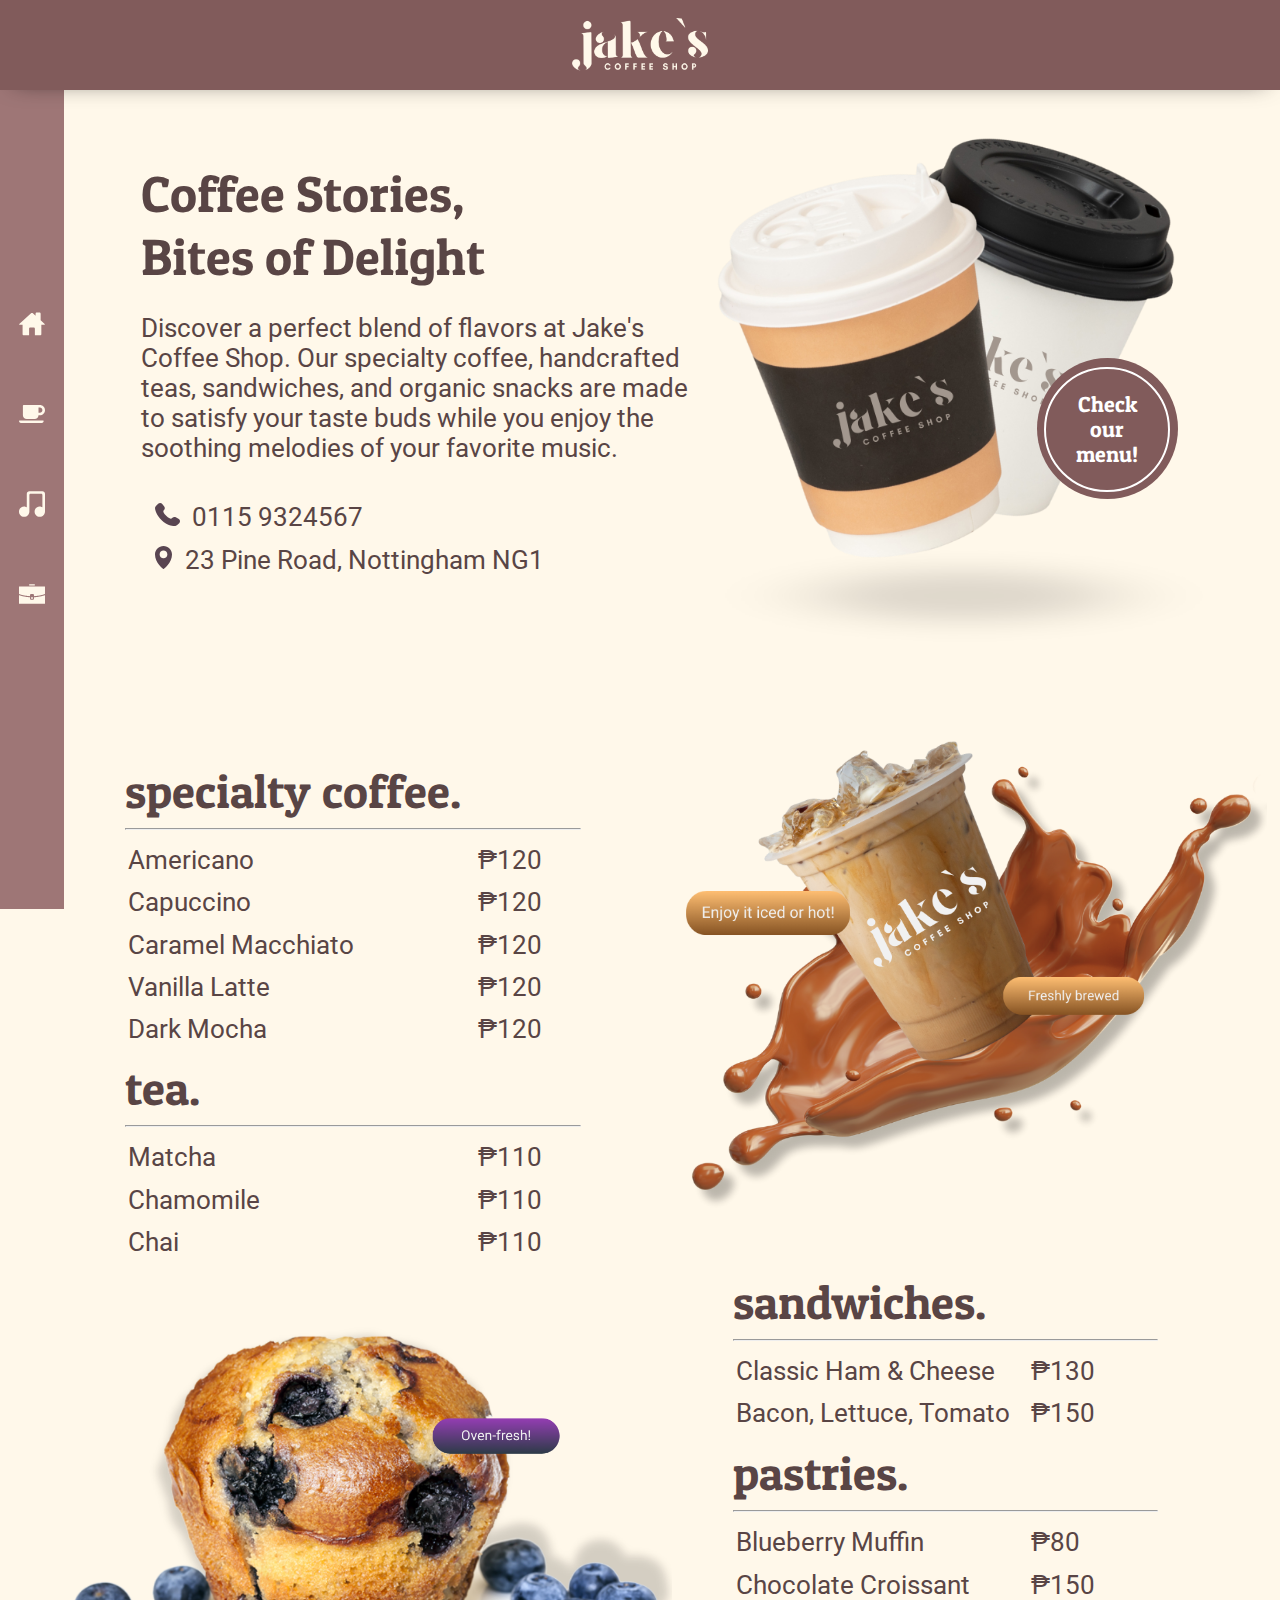
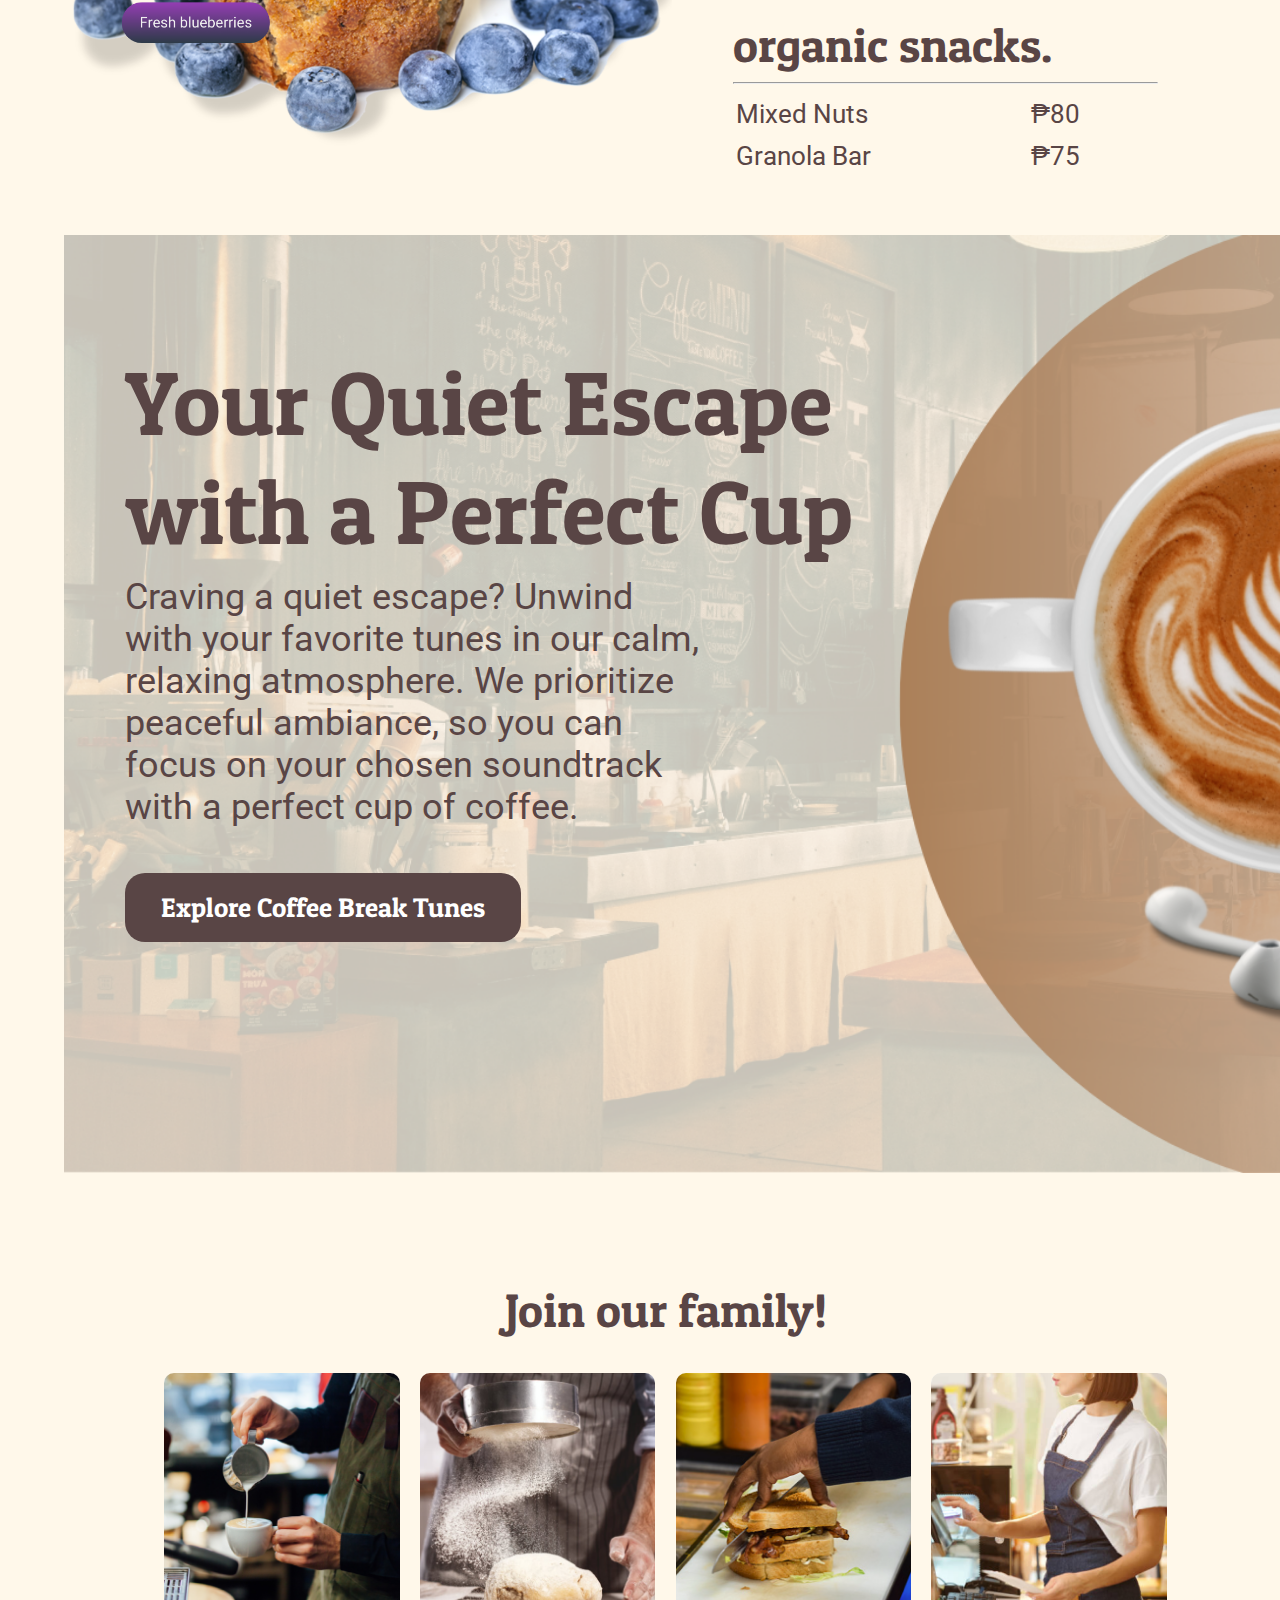
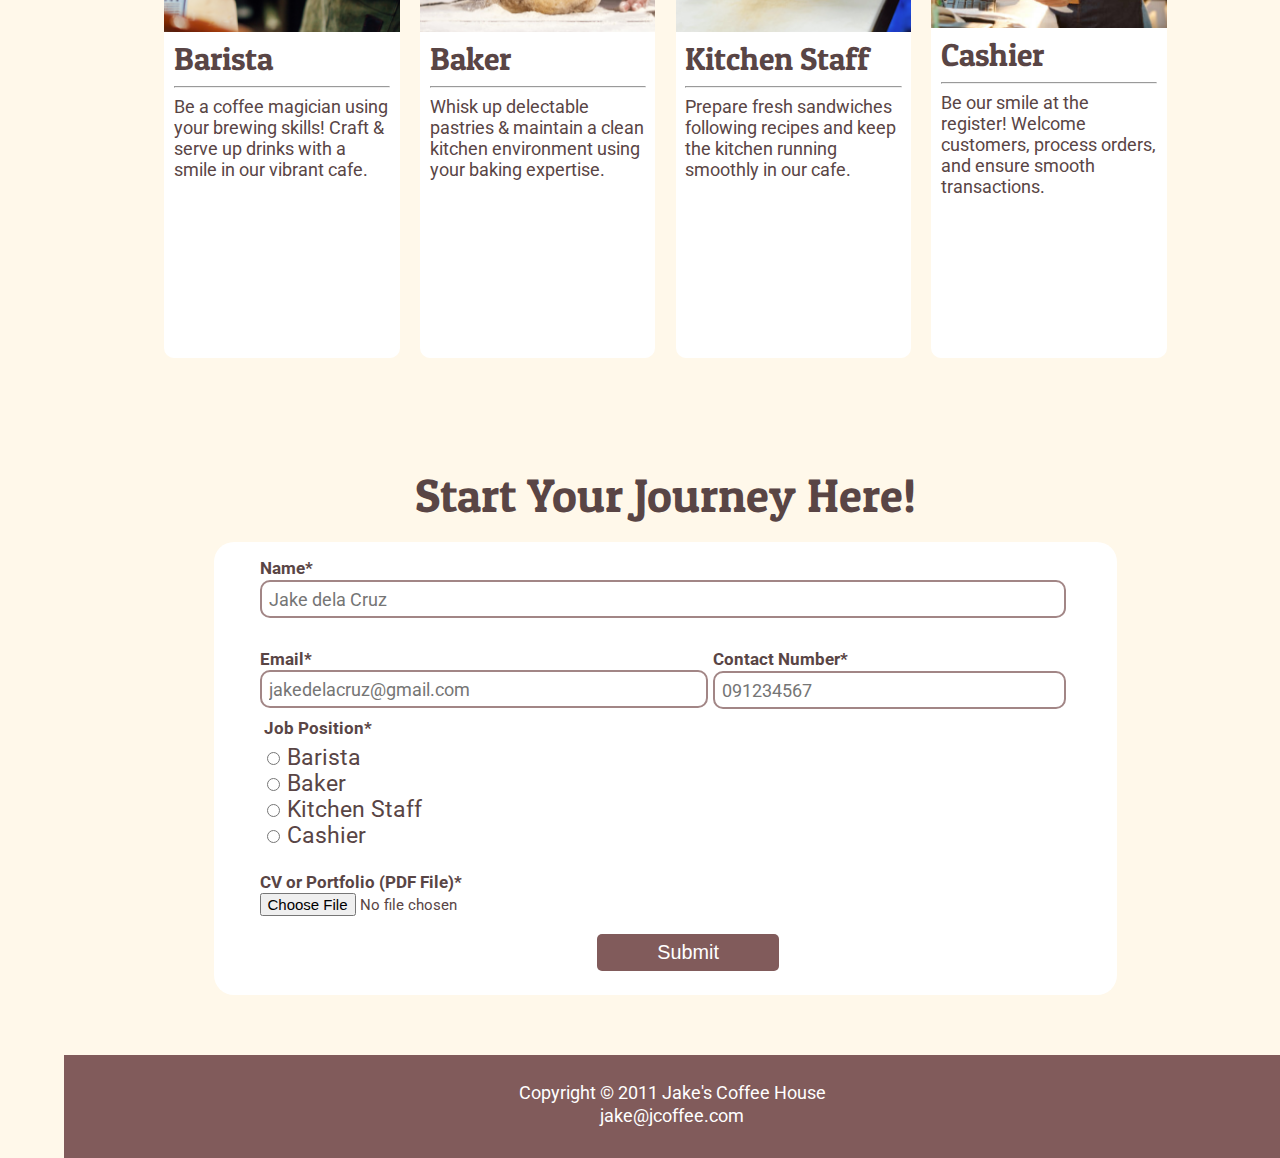
==== commit 6bf9853d: "remove unwanted spaces in smaller devices" ====
--- a/index.html
+++ b/index.html
@@ -39,8 +39,6 @@
     </header>
 
     <div class="contBodyContent">
-        <div id="blankTop">
-        </div>
         <div  class="contHome" id="home">
             <div class="contHomeCol1">
                 <h2 class="textHeading" id="headingLanding"> Coffee Stories,<br>Bites of Delight</h2>
--- a/styles.css
+++ b/styles.css
@@ -2,13 +2,8 @@
     font-family: Roboto, sans-serif;
     color: #594545;
 }
-
 a {
     transition: all 0.5s ease;
-}
-
-#blankTop {
-    height: 10vh;
 }
       
 .listNav {
@@ -169,9 +164,8 @@
     background-color: white;
 }
 
-
 /* Portrait (Small Devices, Phones) */
-@media only screen and (max-width: 992px) {
+@media only screen and (max-width: 599px) {
     body, .contBodyContent {
         width: 100vw;
         display: flex;
@@ -185,7 +179,7 @@
         display: flex;
         align-items: center;  
         position: fixed;
-        width: 100%;
+        width: 100vw;
         box-shadow: 0px 5px 25px -15px rgba(0,0,0,0.75);
         z-index: 1;
         top: 0;
@@ -212,15 +206,23 @@
     }
 
     .contHamburger.active .hamburgerBar:nth-child(2){
+        transform: translateY(1vw) rotate(180deg);
+    }
+
+    .contHamburger.active .hamburgerBar:nth-child(1){
         opacity: 0;
     }
 
-    .contHamburger.active .hamburgerBar:nth-child(1){
-        transform: translateY(10px) rotate(45deg);
-    }
-
     .contHamburger.active .hamburgerBar:nth-child(3){
-        transform: translateY(-12px) rotate(-45deg);
+        opacity: 0;
+    }
+
+    .hamburgerBar{
+        display: block;
+        width: 7vw;
+        height: 1vw;
+        margin: 0.5vh auto;
+        background-color: white;
     }
 
     .contNav {
@@ -301,6 +303,7 @@
         align-items: flex-start;
         flex-direction: column;
         overflow: hidden;
+        margin-top: 3vh;
     }
 
     .contHomeCol1, .contHomeCol2 {
@@ -363,7 +366,7 @@
 
     .contContact {
         margin: auto;
-        margin-top: 5vh;
+        margin-top: 2vh;
         width: 90vw;
         height: fit-content;
         justify-content: center;
@@ -477,7 +480,7 @@
         font-size: 5vw;
         margin-top: 0;
         width:  80vw;
-        line-height: 5vh;
+        line-height: 2.5vh;
     }
 
     #headingSandwiches {
@@ -493,12 +496,21 @@
     }
 
     .menuItem {
-        margin-top: 2vh;
-        width: 50vw;
+        width: 70vw;
+        padding-bottom: 1.5vh;
+
+    }
+
+    tr {
+        margin-top: 0px;
+        margin-bottom: 0px;
     }
 
     .menuPrice {
-        width: 20%;
+        width: 25vw;
+        display: flex;
+        align-items: flex-end;
+        justify-content: flex-end;
     }
 
     .lastElement {
@@ -507,7 +519,7 @@
 
     #music {
         width: 100vw;
-        height: 90vh;
+        height: fit-content;
         background-image: url("assets/music-bg-portrait.png");
         background-size: cover;
         margin-top: 10vh;
@@ -548,7 +560,7 @@
         font-size: 4vw;
         font-weight: 200;
         align-self: flex-start;
-        margin-bottom: 10vh;
+        margin-bottom: 30vh;
     }
 
     .headingJobs {
@@ -688,48 +700,567 @@
 
 }
 
-/* Landscape (Tablet, Desktop, Laptop) */
-@media only screen and (min-width: 992px) {
-    .hambuger {
-        display: none;
-    }
-
-    .navTexts {
-        display: none;
-    }
-
-    .contBodyContent {
-        padding-left: 5vw;
-        width: 95vw;
-    }
-    
-    .contHome {
-        width: 92vw;
-        margin-top: -5vw;
-        margin-bottom: 2vw;
-    }
-
-    body {
-        margin-top: 0px;
-        padding-top: 0px;
-        width: 98vw;
-    }
-
-    .contNavLogo{
+
+/* Portrait (Small Devices, Phones) */
+@media only screen and (min-width: 600px) and (max-width: 991px) {
+    body, .contBodyContent {
+        width: 100vw;
+        display: flex;
+        flex-direction: column;
+        background-color: #FFF8EA;
+    }
+
+    header{
         background-color: #815B5B;
         height: 10%;
         display: flex;
-        flex-direction: column;
         align-items: center;  
-        justify-content: space-between; 
         position: fixed;
         width: 100vw;
         box-shadow: 0px 5px 25px -15px rgba(0,0,0,0.75);
         z-index: 1;
         top: 0;
+        height: 15vw;
     } 
-    
-    .logo{
+
+    .contNavLogo {
+        width: 60vw;
+        height: 15vw;
+        display: flex;
+        justify-content: center;
+        align-items: center;
+    }
+
+    .logo {
+        height: 10vw;
+        width: auto;
+        margin: auto;
+    }
+
+    .contHamburger{
+        display: block;
+        width: 20vw;
+    }
+
+    .contHamburger.active .hamburgerBar:nth-child(2){
+        transform: translateY(1vw) rotate(180deg);
+    }
+
+    .contHamburger.active .hamburgerBar:nth-child(1){
+        opacity: 0;
+    }
+
+    .contHamburger.active .hamburgerBar:nth-child(3){
+        opacity: 0;
+    }
+
+    .contNav {
+        position: fixed;
+        left: -100%;
+        top: 0;
+        flex-direction: column;
+        background-color: #9E7676;
+        width: 50vw; 
+        display: flex;
+        justify-content: center;
+        align-items: center;
+        height: 100vh;
+        transition: 0.3s;
+    }
+
+    .iconNav {
+        width: 10vw;
+        margin-top: 10vw;
+        height: auto;
+        padding-left: 6vw;
+    }
+
+    .contNav.active{
+        position: fixed;
+        left: 0;
+        top: 0;
+        flex-direction: column;
+        background-color: #9E7676;
+        width: 50vw; 
+        display: flex;
+        justify-content: flex-start;
+        align-items: flex-start;
+        height: 100vh;
+        transition: 0.3s;
+        z-index: 0;
+    } 
+
+    #menuHome {
+        margin-top: 15vw;
+    }
+
+    .iconNav:hover {
+        filter: opacity(50%);
+    }
+
+    .listNav {
+        width: 50vw; 
+        height: 10vw;
+    }
+
+    
+    .navItem a {
+        height: 13vh;
+        display: flex;
+        justify-content: flex-start;
+    }
+
+    .navTexts{
+        display: flex;
+        margin-top: 15vw;
+        margin-left: 3vw;
+        font-family: 'Roboto', sans-serif;
+        font-weight: 400;
+        font-size: 6vw;
+    }
+
+    #iconMusic {
+        width: 10vw;
+        margin-top: 10vw;
+        height: 8vw;
+    }
+
+    .contHome {
+        width: 90vw;
+        margin: auto;
+        display: flex;
+        align-items: flex-start;
+        flex-direction: column;
+        overflow: hidden;
+        margin-top: 3vh;
+    }
+
+    .contHomeCol1, .contHomeCol2 {
+        width: 90vw;
+    }
+
+    .contHomeCol2 {
+        order: -1;
+        height: auto;
+        overflow: hidden;
+        display: flex;
+        margin-top: -3vh;
+        justify-content: center;
+        padding-top: 10%;
+    }
+
+    .contHomeCol1 {
+        margin: auto;
+        margin-top: -3vh;
+    }
+
+    #imgLanding {
+        width: 70vw;
+        padding-left: 2%;
+        margin-top: 7vh;
+    }
+
+    .contContentPage {
+        overflow: hidden;
+        padding-top: 5%;
+    }
+
+    .contFooter {
+        width: 100%;
+        display: flex;
+        justify-content: center;
+        height: auto;
+        padding-bottom: 1%;
+        background-color: #815B5B;
+        text-align: center;
+        bottom: 0;
+        margin-bottom: 0;
+    }
+
+    #headingLanding {
+        padding: 0;
+        margin-bottom: 0;
+        font-size: 11vw;
+        text-align: center;
+        margin-top: 0%;
+    }
+
+    .textLandingDesc {
+        font-size: 5vw;
+        text-align: center;
+        width: 80vw;
+        margin: auto;
+        margin-top: 3vh;
+    }
+
+    .contContact {
+        margin: auto;
+        margin-top: 5vh;
+        width: 90vw;
+        height: fit-content;
+        justify-content: center;
+    }
+
+    ul {
+        padding-left: 0px;
+    }
+
+    .contContact ul li {
+        margin: auto;
+    }
+
+    .listContact, .listItems {
+        text-align: center;
+        align-items: center;
+        justify-content: center;
+        margin-right: 5vw;
+    }
+
+    #iconContact {
+        margin-right: 1vw;
+        width: 3.5vw;
+        height: 3.5vw;
+    }
+
+    .buttonMenu {
+        position: absolute; 
+        top: 60vw; 
+        right: 20vw;
+        background-color: #815B5B;
+        width: 20vw; 
+        height: 20vw; 
+        border-radius: 50%;
+        overflow: hidden;
+    }
+
+    #textButtonMenu {
+        color: #FFFFFF;
+        text-decoration: none;
+        font-size: 3vw;
+        font-family: 'Patua One', serif;
+    }
+
+    .buttonMenuOutline {
+        width: 87%; 
+        height: 87%; 
+        border-radius: 50%;
+        border: 1px #FFFFFF solid;
+        margin: auto;
+        margin-top: 6%;
+        text-align: center;
+        display: flex;
+        align-items: center;
+        justify-content: center;
+    }
+
+    .listItems {
+        font-family: 'Roboto', sans-serif;
+        font-size: 4vw;
+        font-weight: 500;
+        margin-top: 2vh;
+    }
+
+    .contMenuPage {
+        width: 90vw;
+        margin: auto;
+        display: flex;
+        flex-direction: column;
+        overflow: hidden;
+    }
+
+    .contMenuPageImg {
+        order: -1; 
+        margin: auto;
+        display: flex;
+        justify-content: center;
+        align-items: center;
+    }
+
+    .contMenuPageText {
+        width: 80vw;
+        margin: auto;
+        margin-top: 2vh;
+    }
+
+    #headingCoffee {
+        margin-top: -2%;
+    }
+
+    #imgMenu1 {
+        width: 80vw;
+        margin: auto;
+        margin-left: 5vw;
+        margin-top: 7vh;
+    }
+
+    #imgMenu2 {
+        width: 90vw;
+    }
+
+    .headingMenu {
+        font-size: 8vw;
+        margin-bottom: 2vw;
+        width: 90vw;
+    }
+
+    table {
+        font-family: 'Roboto', sans-serif;
+        color: #594545;
+        font-size: 5vw;
+        margin-top: 0;
+        width:  80vw;
+        line-height: 5vh;
+    }
+
+    #headingSandwiches {
+        margin-top: -2%;
+    }
+
+    .tableCoffee {
+        width: 80vw;
+    }
+
+    .hrCoffee {
+        width: 80vw;
+    }
+
+    .menuItem {
+        margin-top: 2vh;
+        width: 50vw;
+    }
+
+    .menuPrice {
+        width: 20%;
+    }
+
+    .lastElement {
+        margin-bottom: 10vh;
+    }
+
+    #music {
+        width: 100vw;
+        height: fit-content;
+        background-image: url("assets/music-bg-portrait.png");
+        background-size: cover;
+        margin-top: 10vh;
+    }
+
+    .contMusicContent {
+        width: 85vw;
+        margin: auto;
+        display: flex;
+        flex-direction: column;
+    }
+
+    .headingMusic {
+        margin-bottom: 2vh;
+        font-size: 10vw;
+        font-family: 'Patua One', serif;
+        color: #594545;
+        font-weight: 300;
+        margin-top: 2vh;
+    }
+
+    .bodyMusic {
+        margin-top: -4%;
+        font-size: 6.5vw;
+        width: 80vw;
+    }
+
+    .buttonPlaylist {
+        background-color: #594545;
+        color: white;
+        padding: 3vw 5vw;
+        border: none;
+        border-radius: 15px;
+        font-family: 'Patua One', serif;
+        cursor: pointer; 
+        text-decoration: none;
+        display: inline-block; 
+        font-size: 4vw;
+        font-weight: 200;
+        align-self: flex-start;
+        margin-bottom: 30vh;
+    }
+
+    .headingJobs {
+        margin-bottom: 2vh;
+        font-size: 9.5vw;
+        font-family: 'Patua One', serif;
+        color: #594545;
+        font-weight: 300;
+        text-align: center;
+    }
+
+    .contTextJobs {
+        padding-left: 5%;
+        padding-right: 5%;
+    }
+
+    .contJobsPane {
+        width: 40vw;
+        height: 100vw;
+        display: flex;
+        flex-direction: column;
+        justify-content: flex-start;
+        align-content: flex-start;
+        margin: auto;
+        background-color: #FFFFFF;
+        border-radius: 10px;
+        overflow: hidden;
+        flex-grow: 0;
+        margin-top: 5%;
+        font-size: 4vw;
+    }
+
+    .contJobsPane:hover .textJobTitle,
+    .contJobsPane:hover .textJobDesc {
+        color: #FFFFFF; 
+        font-size: 4vw;
+    }
+
+    .contJobsPane:hover {
+        background-color: #815B5B; 
+
+    }
+
+    .contJobsPane:hover .textJobTitle {
+        margin-top: 3.4vh;
+        font-size: 5.8vw;
+    }
+
+    .textJobTitle {
+        font-family: 'Patua One', serif;
+        font-weight: 300;
+        color: #594545;
+        font-size: 6vw;
+        margin-bottom: 1px;
+        margin-top: 2vh;
+    }
+
+    .contForms {
+        width: 80vw;
+        background-color: #FFFFFF;
+        border-radius: 20px;
+        margin: auto;
+        margin-bottom: 5vh;
+        font-family: 'Roboto', sans-serif;
+        color: #594545;
+        padding-bottom: 2%;
+    }
+
+    #headingFormsPage {
+        margin-bottom: 3vh;
+        font-size: 10vw;
+    }
+
+    .fieldTwoCols {
+        display: flex;
+        flex-direction: column;
+    }
+
+    #inputName, #inputEmail, #inputContact {
+        border-radius: 5px;
+        height: 2vh;
+        font-family: 'Roboto', sans-serif;
+        font-size: 4vw;
+        padding: 2%;
+        margin: 2%;
+        margin-top: 1px;
+        width: 85%;
+    }
+
+    #titleJob {
+        padding-top: 1vh;
+    }
+
+    .jobPositionTitle {
+        font-size: 4vw;
+    }
+
+    #headerName {
+        padding-top: 16px;
+    }
+
+    input {
+        border: solid 2px hsl(0, 13%, 58%);
+    }
+
+    input[type="file"] {
+        border: 0;
+        font-size: 3.5vw;
+        font-family: 'Roboto';
+    }
+
+    #submitButton {
+        background-color: #815B5B;
+        color: #FFFFFF;
+        font-family: 'Rubik', sans-serif;
+        font-size: 4vw;
+        border: 0;
+        border-radius: 5px;
+        margin-top: 5vh;
+        box-shadow: -1px 6px 16px -2px;
+        margin-bottom: 5vh;
+        padding: 2vw 15vw;
+    }
+
+    .formFieldHeader {
+        font-size: 4.5vw;
+        margin-bottom: 1vh;
+    }
+
+    #textFooter {
+        color: #FFFFFF;
+        font-family: 'Roboto', sans-serif;
+        text-align: center;
+        line-height: 3.5vw;
+        font-size: 3vw;
+    }
+
+}
+
+/* Landscape (Tablet, Desktop, Laptop) */
+@media only screen and (min-width: 992px) {
+    .hambuger {
+        display: none;
+    }
+
+    .navTexts {
+        display: none;
+    }
+
+    .contBodyContent {
+        margin-left: 5vw;
+        width: calc(100vw - 5vw); 
+    }
+    
+    .contHome {
+        width: calc(100vw - 8vw); 
+    }
+
+    body {
+        margin-top: 0px;
+        padding-top: 0px;
+        overflow-x: hidden; 
+    }
+
+    .contNavLogo {
+        background-color: #815B5B;
+        height: 10%;
+        display: flex;
+        flex-direction: column;
+        align-items: center;  
+        justify-content: space-between; 
+        position: fixed;
+        width: 100vw;
+        box-sizing: border-box;
+        box-shadow: 0px 5px 25px -15px rgba(0,0,0,0.75);
+        z-index: 1;
+        top: 0;
+    } 
+    
+    .logo {
         padding-top: 2vh;
         height: 60%;
         width: auto;
@@ -744,25 +1275,31 @@
         align-items: center;
         height: 100vh;
         position: fixed;
+        box-sizing: border-box;
+    }
+
+        
+    .navItem a, .navItem {
+        height: 10vh;
+        display: flex;
+        justify-content: center;
     }
 
     .iconNav {
         width: 40%;
-        margin-top: 80%;
         height: 100%;
     }
     
     .iconNav:hover {
         width: 40%;
-        margin-top: 80%;
         height: 100%;
-        filter:opacity(50%);
+        filter: opacity(50%);
     }
     
     .contContentPage {
         overflow: hidden;
         padding-top: 3vw;
-        width: 94vw;
+        width: calc(100vw - 6vw); 
     }
 
     .contHomeCol1 {
@@ -770,7 +1307,7 @@
         flex-direction: column;
         width: 45vw;
         margin-left: 4vw;
-        margin-top: 1%;
+        margin-top: 5vh;
     }
     
     .contHomeCol2 {
@@ -779,7 +1316,7 @@
         height: auto;
         overflow: hidden;
         padding-left: 2vw;
-        width: 49vw;
+        width: calc(100vw - 53vw); 
     }
     
     #imgLanding {
@@ -795,7 +1332,7 @@
     }
     
     .contFooter {
-        width: 95vw;
+        width: calc(100vw - 5vw); 
         display: flex;
         justify-content: center;
         height: auto;
@@ -830,7 +1367,7 @@
     }
     
     .contContact {
-        width: 100%;
+        width: calc(100vw - 5vw); 
     }
 
     .buttonMenu {
@@ -842,6 +1379,7 @@
         height: 11vw; 
         border-radius: 50%;
         overflow: hidden;
+        box-sizing: border-box; 
     }
 
     #textButtonMenu {
@@ -854,7 +1392,7 @@
     }
     
     #textButtonMenu:hover {
-        filter:opacity(50%);
+        filter: opacity(50%);
         font-size: 2vw;
     }
     
@@ -878,8 +1416,8 @@
         width: 50vw;
     }
     
-    .contMenuPage{
-        width: 95vw;
+    .contMenuPage {
+        width: calc(100vw - 5vw);
         margin-top: 0;
         display: flex;
         flex-direction: row;
@@ -891,7 +1429,7 @@
     }
     
     #contMenuDrinks {
-        margin-top: -5vw;
+        margin-top: 4vh;
     }
 
     #contMenuImgCoffee {
@@ -924,16 +1462,17 @@
     
     table {
         font-family: Roboto, sans-serif;
-        color:#594545;
+        color: #594545;
         font-size: 2vw;
         margin-top: 0;
-        width:  90%;
+        width: 90%;
         line-height: 3vw;
     }
     
     #headingCoffee {
-        margin-top: 5%;
-    }
+        margin-top: 5vh;
+    }
+    
     .tableCoffee {
         width: 120%;
     }
@@ -951,7 +1490,7 @@
     }
     
     #music {
-        width: 95vw;
+        width: calc(100vw - 5vw); 
         height: 100vh;
         background-image: url("assets/music-bg.png");
         background-size: cover;
@@ -979,14 +1518,13 @@
         width: 45vw;
     }
     
-    
     .buttonPlaylist {
         background-color: #594545;
         color: white;
         padding: 2vh 4vh;
         border: none;
         border-radius: 20px;
-        font-family:  Patua One, serif;
+        font-family: Patua One, serif;
         cursor: pointer; 
         text-decoration: none;
         display: inline-block; 
@@ -995,6 +1533,11 @@
         margin-top: 1vh;
     }
 
+
+    .contJobsPage1 {
+        margin-top: 5vh;
+    }
+
     .headingJobs {
         margin-bottom: 10px;
         font-size: 3.7vw;
@@ -1032,7 +1575,7 @@
     .textJobTitle {
         font-family: Patua One, serif;
         font-weight: 300;
-        color:#594545;
+        color: #594545;
         font-size: 3.5vh;
         margin-bottom: 1px;
         margin-top: 7px;
@@ -1041,9 +1584,8 @@
     .contTextJobs {
         padding-left: 4%;
         padding-right: 4%;
-        
-    }
-        
+    }
+    
     .textJobDesc {
         font-size: 2vh;
     }
@@ -1054,7 +1596,7 @@
         margin-bottom: 5%;
     }
     
-    .contForms{
+    .contForms {
         width: 75%;
         background-color: #FFFFFF;
         border-radius: 20px;
@@ -1107,7 +1649,6 @@
     #fieldEmail {
         width: 65%;
     }
-
 
     #inputEmail {
         width: 95%;
@@ -1161,5 +1702,6 @@
         font-size: 2vh;
         margin-top: 3vh;
     }
-    
-}+}
+
+
